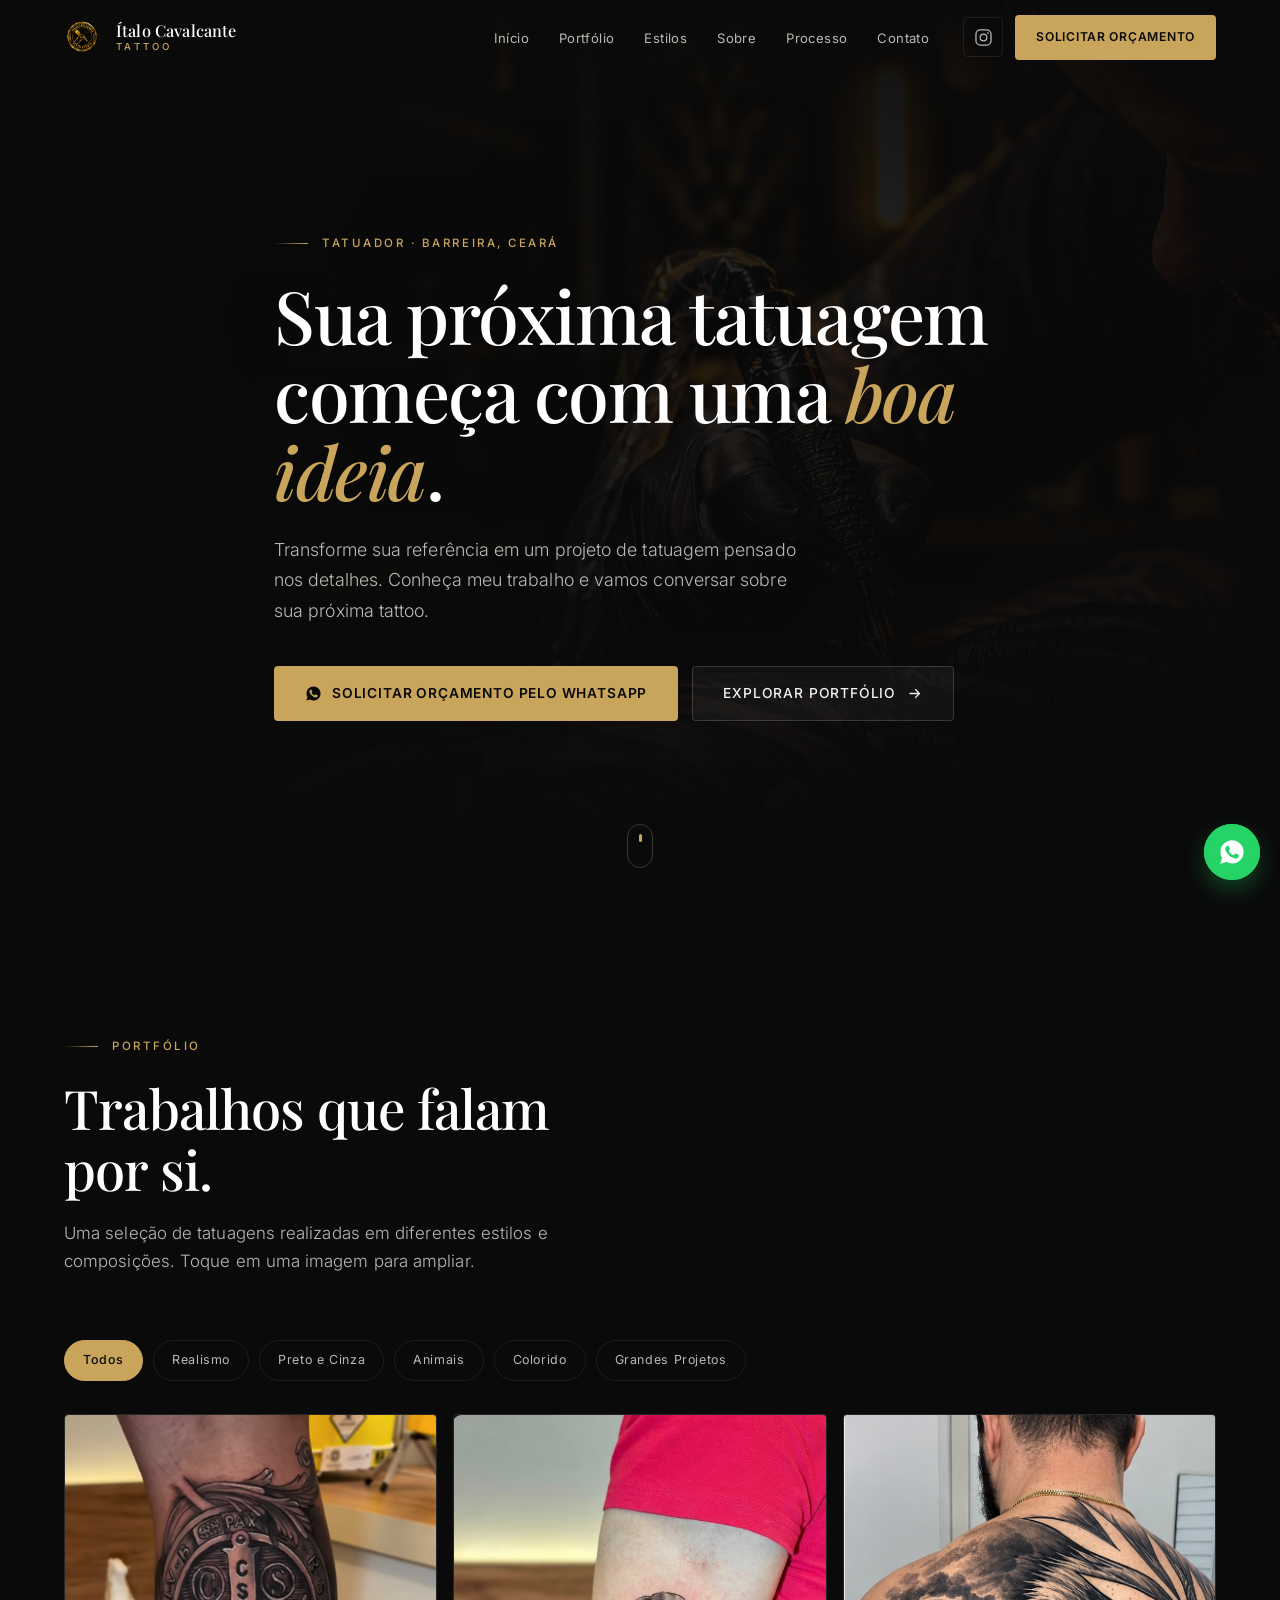
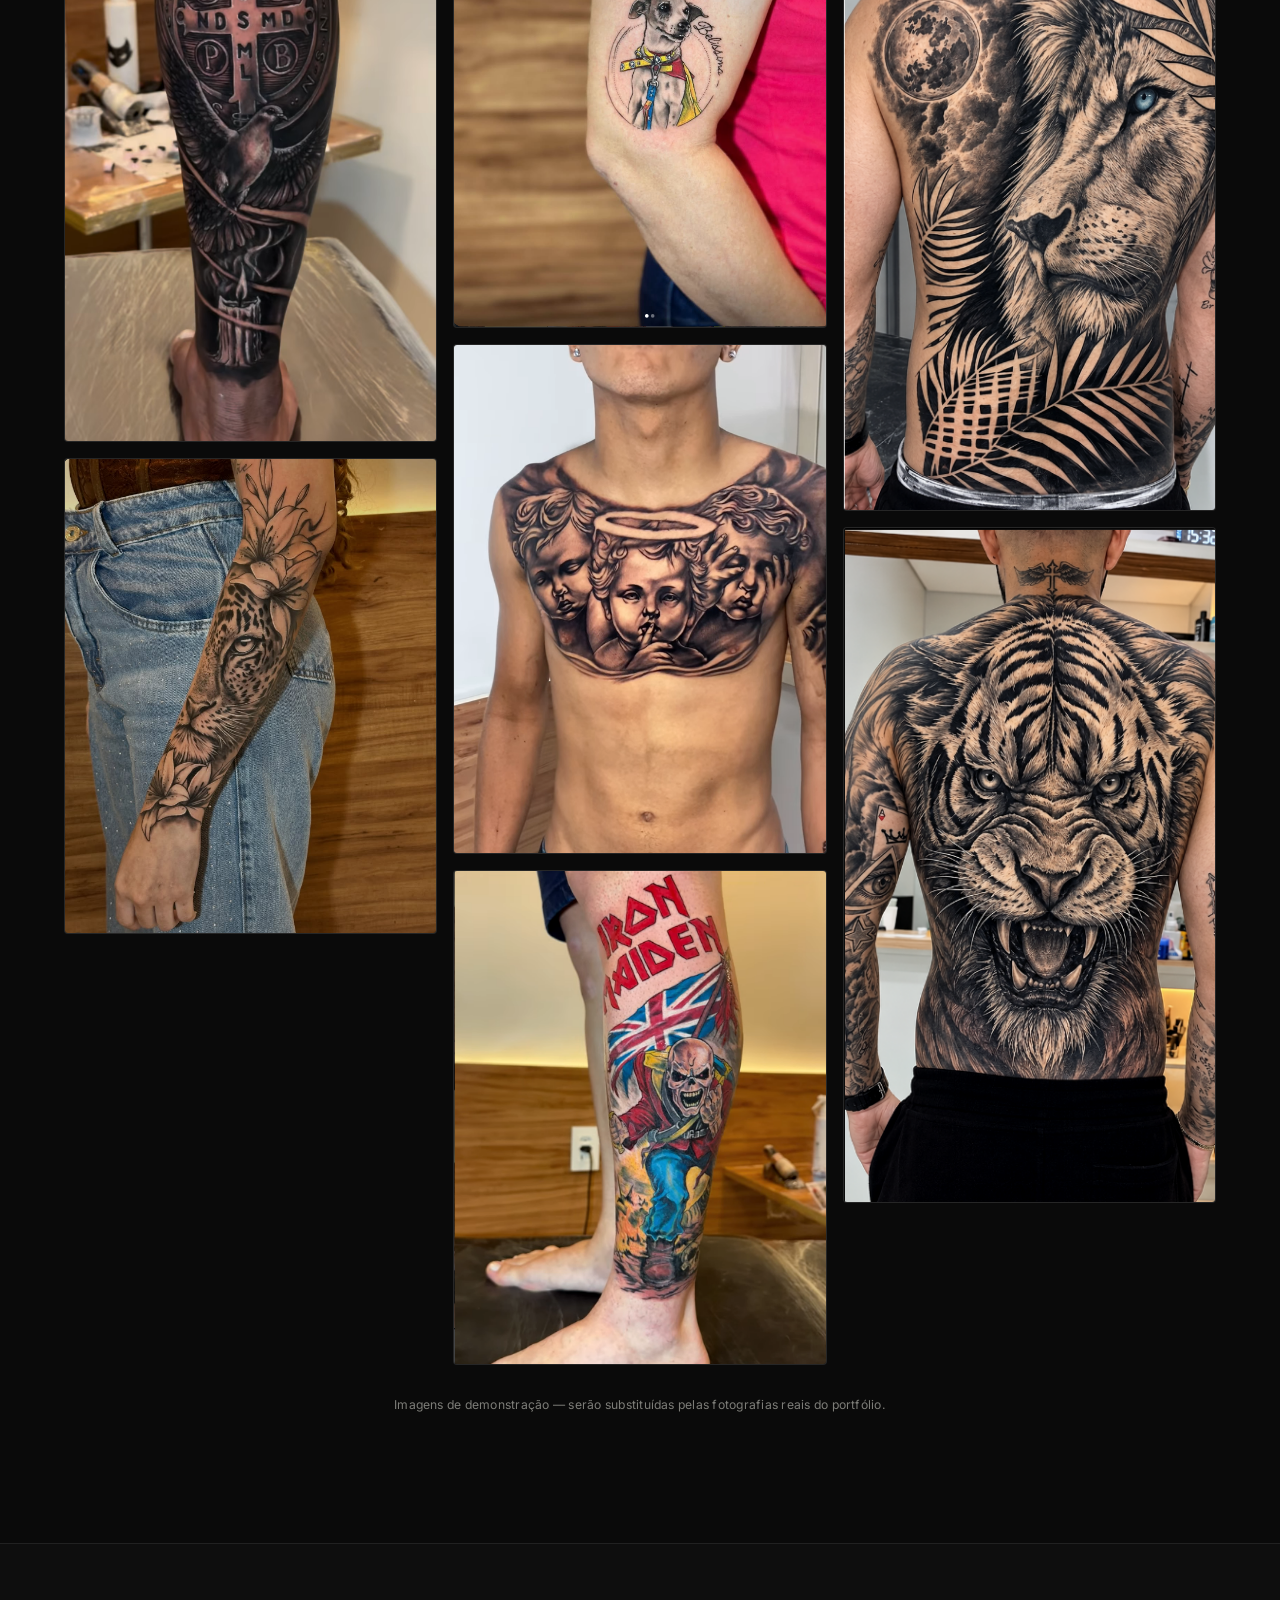
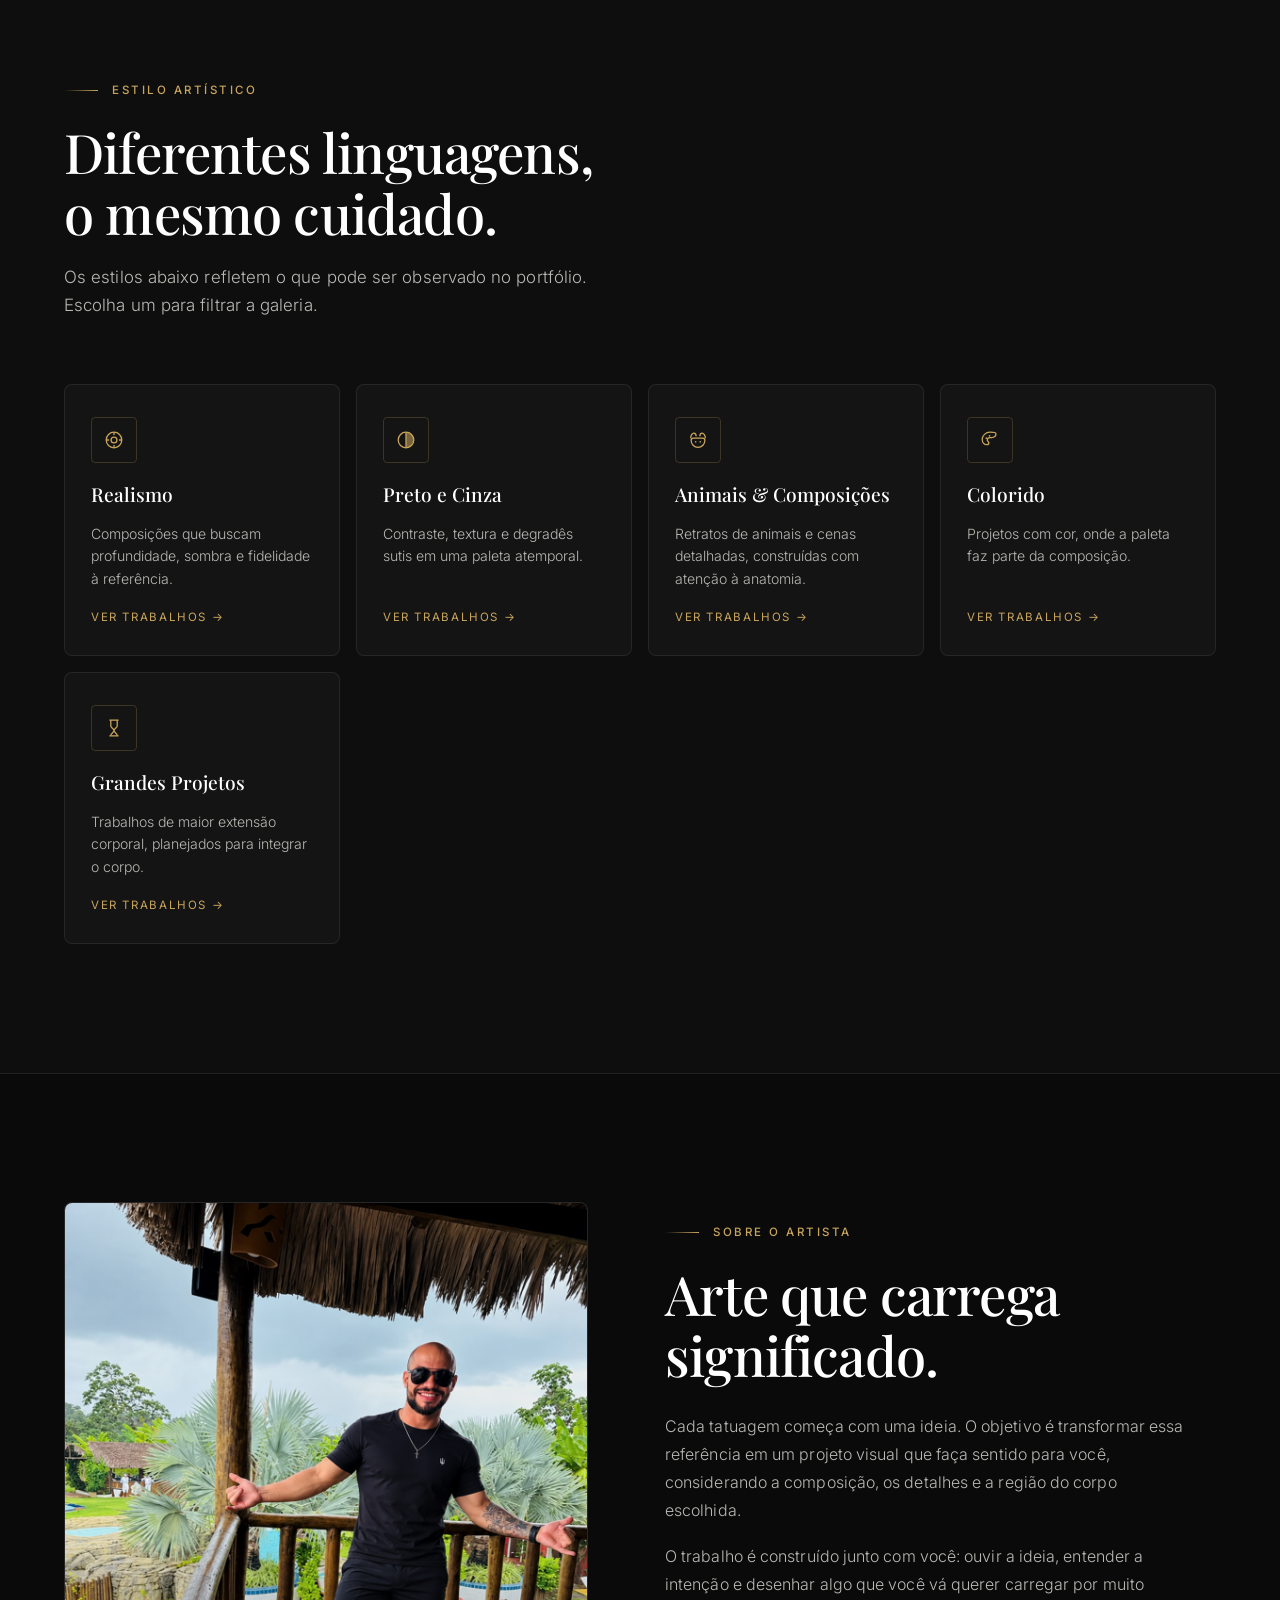
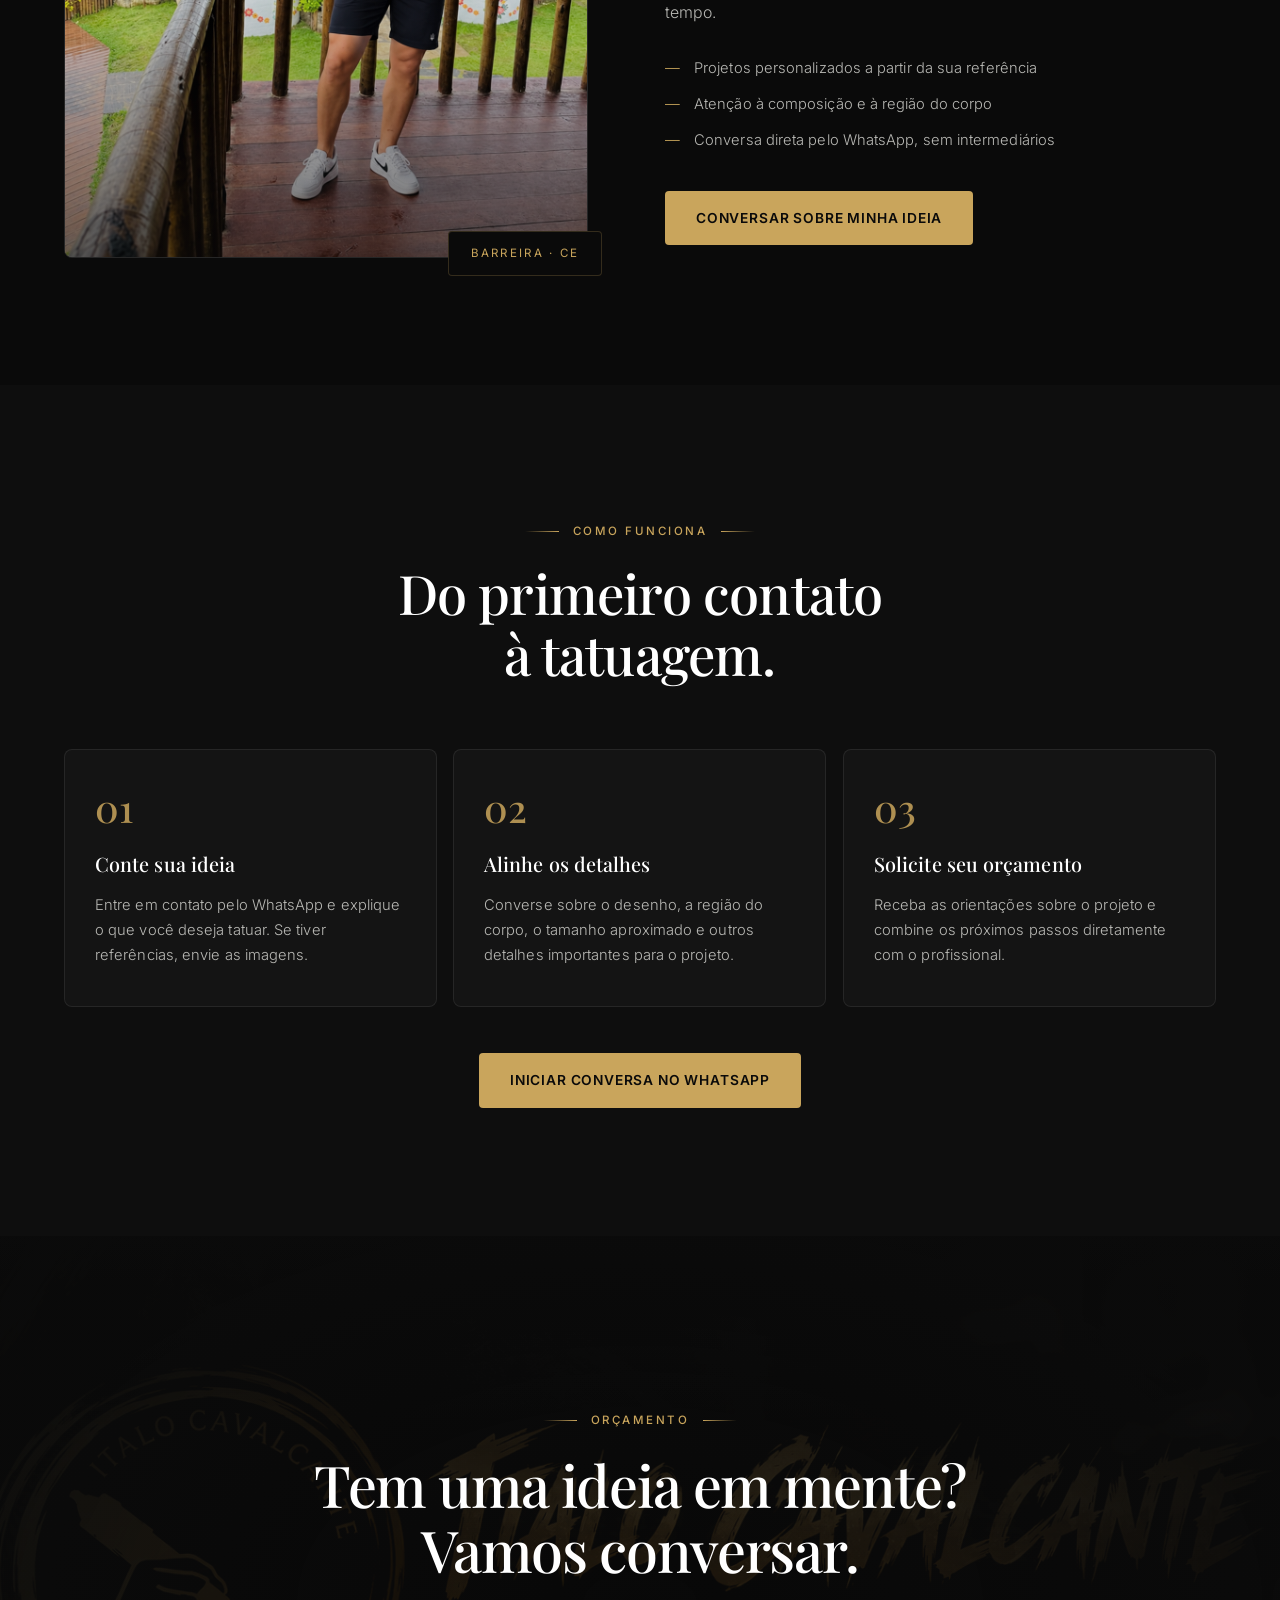
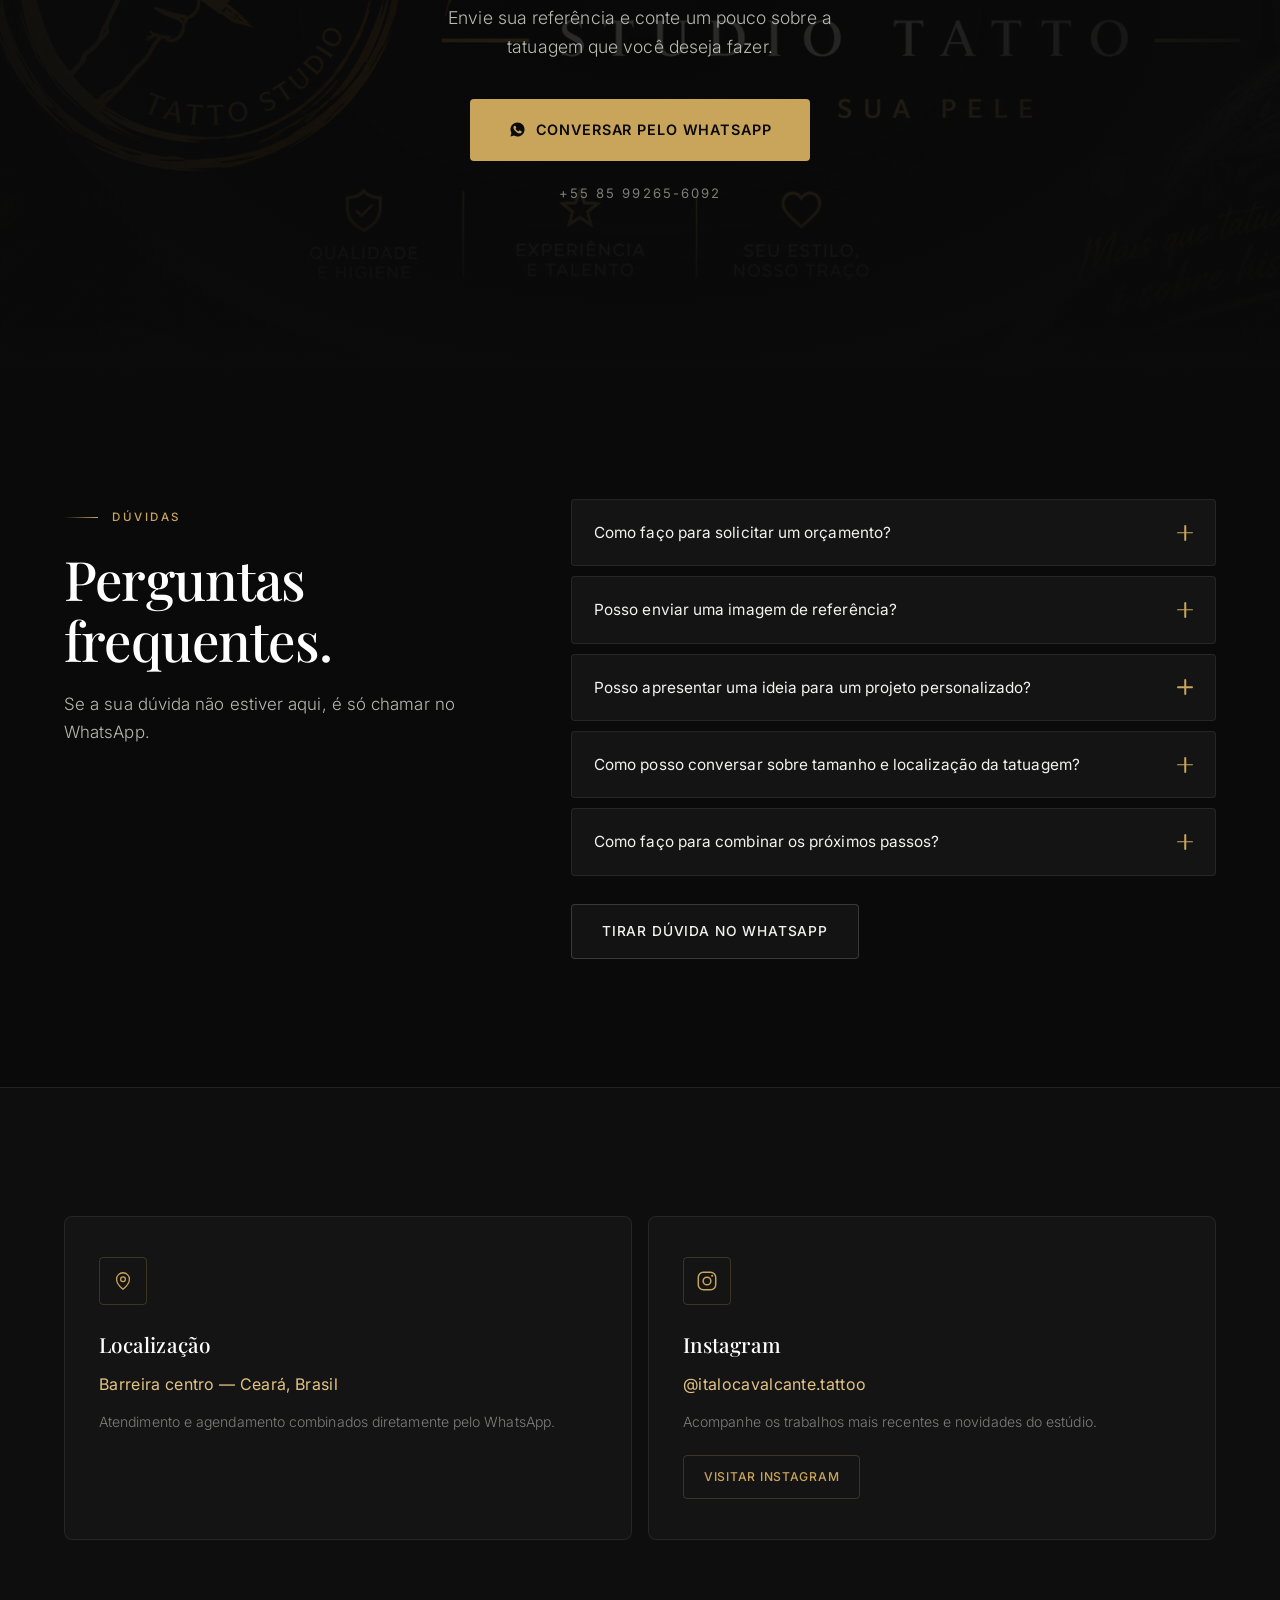
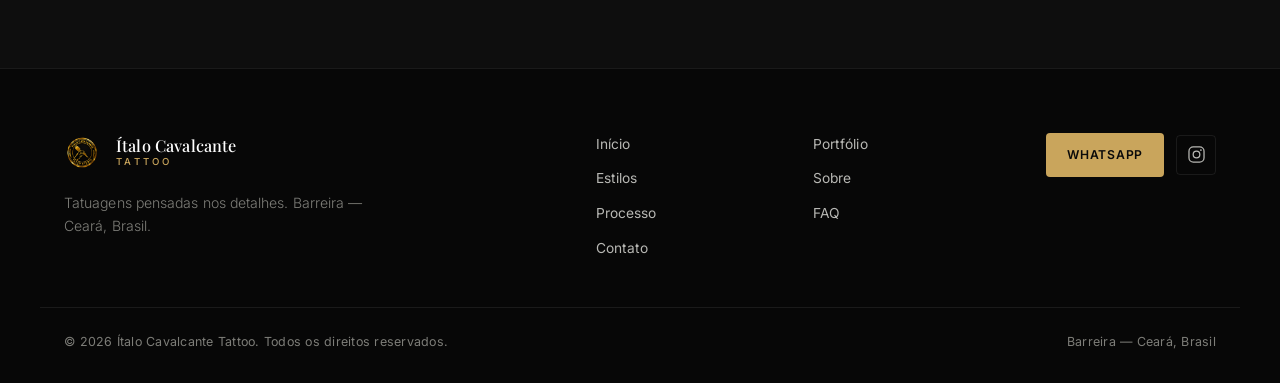
==== index.html @ 4f94fd53 "Initial commit" ====
<!DOCTYPE html>
<html lang="pt-BR">
<head>
  <meta charset="UTF-8" />
  <meta name="viewport" content="width=device-width, initial-scale=1.0" />
  <meta name="theme-color" content="#0a0a0a" />

  <title>Ítalo Cavalcante Tattoo | Tatuador em Barreira, Ceará</title>
  <meta
    name="description"
    content="Ítalo Cavalcante é tatuador em Barreira, Ceará. Conheça o portfólio com trabalhos em realismo, preto e cinza, colorido, animais e grandes projetos. Solicite seu orçamento pelo WhatsApp."
  />
  <meta name="author" content="Ítalo Cavalcante" />
  <link rel="canonical" href="https://italocavalcante.tattoo/" />

  <!-- Open Graph -->
  <meta property="og:type" content="website" />
  <meta property="og:locale" content="pt_BR" />
  <meta property="og:title" content="Ítalo Cavalcante Tattoo | Tatuador em Barreira, Ceará" />
  <meta
    property="og:description"
    content="Transforme sua referência em um projeto de tatuagem pensado nos detalhes. Conheça o portfólio e fale diretamente pelo WhatsApp."
  />
  <meta property="og:url" content="https://italocavalcante.tattoo/" />
  <meta property="og:site_name" content="Ítalo Cavalcante Tattoo" />

  <!-- Twitter -->
  <meta name="twitter:card" content="summary_large_image" />
  <meta name="twitter:title" content="Ítalo Cavalcante Tattoo | Tatuador em Barreira, Ceará" />
  <meta
    name="twitter:description"
    content="Portfólio de tatuagens e contato direto pelo WhatsApp."
  />

  <link rel="icon" href="fotos/icon.jpg" type="image/jpeg" />

  <!-- Fontes -->
  <link rel="preconnect" href="https://fonts.googleapis.com" />
  <link rel="preconnect" href="https://fonts.gstatic.com" crossorigin />
  <link
    href="https://fonts.googleapis.com/css2?family=Playfair+Display:wght@400;500;600;700&family=Inter:wght@300;400;500;600&display=swap"
    rel="stylesheet"
  />

  <link rel="stylesheet" href="style.css" />

  <!-- SEO local estruturado (apenas dados confirmados) -->
  <script type="application/ld+json">
    {
      "@context": "https://schema.org",
      "@type": "LocalBusiness",
      "name": "Ítalo Cavalcante Tattoo",
      "description": "Tatuador profissional em Barreira, Ceará.",
      "areaServed": "Barreira, Ceará, Brasil",
      "address": {
        "@type": "PostalAddress",
        "addressLocality": "Barreira",
        "addressRegion": "CE",
        "addressCountry": "BR"
      },
      "sameAs": ["https://www.instagram.com/italocavalcante.tattoo/"],
      "telephone": "+5585992656092"
    }
  </script>
</head>

<body>
  <a class="skip-link" href="#inicio">Pular para o conteúdo</a>

  <!-- ============================================================
       SEÇÃO 1 — CABEÇALHO
  ============================================================= -->
  <header class="header" id="header">
    <div class="container header__inner">
      <a href="#inicio" class="brand" aria-label="Ítalo Cavalcante Tattoo — início">
        <img src="fotos/icon.ico" alt="Ítalo Cavalcante Tattoo" class="brand__logo" />
        <span class="brand__text">
          <span class="brand__name">Ítalo Cavalcante</span>
          <span class="brand__sub">Tattoo</span>
        </span>
      </a>

      <nav class="nav" id="nav" aria-label="Navegação principal">
        <ul class="nav__list">
          <li><a class="nav__link" href="#inicio">Início</a></li>
          <li><a class="nav__link" href="#portfolio">Portfólio</a></li>
          <li><a class="nav__link" href="#estilos">Estilos</a></li>
          <li><a class="nav__link" href="#sobre">Sobre</a></li>
          <li><a class="nav__link" href="#processo">Processo</a></li>
          <li><a class="nav__link" href="#contato">Contato</a></li>
        </ul>

        <div class="nav__actions">
          <a
            class="icon-btn"
            href="https://www.instagram.com/italocavalcante.tattoo/"
            target="_blank"
            rel="noopener noreferrer"
            aria-label="Instagram de Ítalo Cavalcante"
          >
            <svg viewBox="0 0 24 24" fill="none" stroke="currentColor" stroke-width="1.6" aria-hidden="true">
              <rect x="2.5" y="2.5" width="19" height="19" rx="5.5" />
              <circle cx="12" cy="12" r="4.2" />
              <circle cx="17.6" cy="6.4" r="1.1" fill="currentColor" stroke="none" />
            </svg>
          </a>

          <a
            class="btn btn--gold btn--sm"
            href="https://wa.me/5585992656092?text=Ol%C3%A1%2C%20%C3%8Dtalo!%20Gostaria%20de%20solicitar%20um%20or%C3%A7amento%20para%20uma%20tatuagem."
            target="_blank"
            rel="noopener noreferrer"
          >
            Solicitar orçamento
          </a>
        </div>
      </nav>

      <button class="menu-btn" id="menuBtn" aria-label="Abrir menu" aria-expanded="false" aria-controls="nav">
        <span></span><span></span><span></span>
      </button>
    </div>
  </header>

  <main>
    <!-- ============================================================
         SEÇÃO 2 — HERO
    ============================================================= -->
    <section class="hero" id="inicio">
      <div class="hero__media" aria-hidden="true">
        <!-- IMAGEM PROVISÓRIA — substituir por foto real do portfólio -->
        <img
          class="hero__img"
          src="fotos/hero.jpg"
          alt=""
          data-fallback
        />
        <div class="hero__overlay"></div>
      </div>

      <div class="container hero__content">
        <p class="eyebrow reveal">
          <span class="eyebrow__line"></span>
          Tatuador · Barreira, Ceará
        </p>

        <h1 class="hero__title reveal">
          Sua próxima tatuagem<br />
          começa com uma <em>boa ideia</em>.
        </h1>

        <p class="hero__text reveal">
          Transforme sua referência em um projeto de tatuagem pensado nos detalhes.
          Conheça meu trabalho e vamos conversar sobre sua próxima tattoo.
        </p>

        <div class="hero__actions reveal">
          <a
            class="btn btn--gold"
            href="https://wa.me/5585992656092?text=Ol%C3%A1%2C%20%C3%8Dtalo!%20Conheci%20seu%20site%20e%20gostaria%20de%20solicitar%20um%20or%C3%A7amento%20para%20uma%20tatuagem.%20Posso%20enviar%20minha%20ideia%20e%20algumas%20refer%C3%AAncias%3F"
            target="_blank"
            rel="noopener noreferrer"
          >
            <svg class="ico" viewBox="0 0 24 24" fill="currentColor" aria-hidden="true">
              <path d="M12.04 2C6.58 2 2.13 6.45 2.13 11.91c0 1.75.46 3.46 1.32 4.96L2 22l5.25-1.38a9.9 9.9 0 0 0 4.79 1.22h.01c5.46 0 9.91-4.45 9.91-9.91S17.5 2 12.04 2Zm5.8 14.16c-.24.68-1.4 1.3-1.94 1.38-.5.07-1.13.1-1.82-.11-.42-.13-.96-.31-1.65-.61-2.9-1.25-4.8-4.17-4.94-4.36-.15-.19-1.19-1.58-1.19-3.02 0-1.43.75-2.14 1.02-2.43.26-.29.57-.36.76-.36l.55.01c.18.01.41-.06.64.49.24.56.8 1.95.87 2.09.07.14.12.31.02.5-.09.19-.14.31-.28.48l-.42.49c-.14.14-.28.29-.12.57.16.28.72 1.19 1.55 1.93 1.06.95 1.96 1.24 2.24 1.38.28.14.44.12.61-.07.16-.19.7-.81.88-1.09.19-.28.37-.23.63-.14.26.1 1.65.78 1.93.92.28.14.47.21.54.33.07.12.07.68-.17 1.36Z"/>
            </svg>
            Solicitar orçamento pelo WhatsApp
          </a>

          <a class="btn btn--ghost" href="#portfolio">
            Explorar portfólio
            <svg class="ico" viewBox="0 0 24 24" fill="none" stroke="currentColor" stroke-width="1.8" aria-hidden="true">
              <path d="M5 12h14M13 6l6 6-6 6" />
            </svg>
          </a>
        </div>
      </div>

      <a class="hero__scroll" href="#portfolio" aria-label="Ir para o portfólio">
        <span></span>
      </a>
    </section>

    <!-- ============================================================
         SEÇÃO 3 — PORTFÓLIO
    ============================================================= -->
    <section class="section portfolio" id="portfolio">
      <div class="container">
        <header class="section__head reveal">
          <p class="eyebrow"><span class="eyebrow__line"></span>Portfólio</p>
          <h2 class="section__title">Trabalhos que falam<br />por si.</h2>
          <p class="section__lead">
            Uma seleção de tatuagens realizadas em diferentes estilos e composições.
            Toque em uma imagem para ampliar.
          </p>
        </header>

        <!-- Filtros -->
        <div class="filters reveal" role="tablist" aria-label="Filtrar portfólio por estilo">
          <button class="chip is-active" data-filter="all" role="tab" aria-selected="true">Todos</button>
          <button class="chip" data-filter="realismo" role="tab" aria-selected="false">Realismo</button>
          <button class="chip" data-filter="preto-cinza" role="tab" aria-selected="false">Preto e Cinza</button>
          <button class="chip" data-filter="animais" role="tab" aria-selected="false">Animais</button>
          <button class="chip" data-filter="colorido" role="tab" aria-selected="false">Colorido</button>
          <button class="chip" data-filter="amplos" role="tab" aria-selected="false">Grandes Projetos</button>
        </div>

        <!-- Galeria (renderizada via script.js) -->
        <div class="gallery" id="gallery" aria-live="polite"></div>

        <p class="gallery__note">
          Imagens de demonstração — serão substituídas pelas fotografias reais do portfólio.
        </p>
      </div>
    </section>

    <!-- ============================================================
         SEÇÃO 4 — ESTILO ARTÍSTICO
    ============================================================= -->
    <section class="section styles" id="estilos">
      <div class="container">
        <header class="section__head reveal">
          <p class="eyebrow"><span class="eyebrow__line"></span>Estilo Artístico</p>
          <h2 class="section__title">Diferentes linguagens,<br />o mesmo cuidado.</h2>
          <p class="section__lead">
            Os estilos abaixo refletem o que pode ser observado no portfólio.
            Escolha um para filtrar a galeria.
          </p>
        </header>

        <div class="style-grid">
          <button class="style-card reveal" data-goto-filter="realismo">
            <span class="style-card__icon" aria-hidden="true">
              <svg viewBox="0 0 24 24" fill="none" stroke="currentColor" stroke-width="1.4">
                <circle cx="12" cy="12" r="8.5" />
                <circle cx="12" cy="12" r="3.2" />
                <path d="M12 3.5v3M12 17.5v3M3.5 12h3M17.5 12h3" />
              </svg>
            </span>
            <h3 class="style-card__title">Realismo</h3>
            <p class="style-card__text">
              Composições que buscam profundidade, sombra e fidelidade à referência.
            </p>
            <span class="style-card__cta">Ver trabalhos <span aria-hidden="true">→</span></span>
          </button>

          <button class="style-card reveal" data-goto-filter="preto-cinza">
            <span class="style-card__icon" aria-hidden="true">
              <svg viewBox="0 0 24 24" fill="none" stroke="currentColor" stroke-width="1.4">
                <path d="M12 3.5a8.5 8.5 0 1 0 0 17 8.5 8.5 0 0 0 0-17Z" />
                <path d="M12 3.5v17" />
                <path d="M12 3.5a8.5 8.5 0 0 1 0 17Z" fill="currentColor" stroke="none" opacity=".55" />
              </svg>
            </span>
            <h3 class="style-card__title">Preto e Cinza</h3>
            <p class="style-card__text">
              Contraste, textura e degradês sutis em uma paleta atemporal.
            </p>
            <span class="style-card__cta">Ver trabalhos <span aria-hidden="true">→</span></span>
          </button>

          <button class="style-card reveal" data-goto-filter="animais">
            <span class="style-card__icon" aria-hidden="true">
              <svg viewBox="0 0 24 24" fill="none" stroke="currentColor" stroke-width="1.4">
                <path d="M4 10c0-3 1.8-5.5 3.5-5.5S10 6 10 8M20 10c0-3-1.8-5.5-3.5-5.5S14 6 14 8" />
                <path d="M12 20c4.4 0 7.5-3.4 7.5-7.6 0-1.6-1.1-2.4-2.5-2.4h-10C5.6 10 4.5 10.8 4.5 12.4 4.5 16.6 7.6 20 12 20Z" />
                <circle cx="9.5" cy="14" r=".9" fill="currentColor" stroke="none" />
                <circle cx="14.5" cy="14" r=".9" fill="currentColor" stroke="none" />
              </svg>
            </span>
            <h3 class="style-card__title">Animais &amp; Composições</h3>
            <p class="style-card__text">
              Retratos de animais e cenas detalhadas, construídas com atenção à anatomia.
            </p>
            <span class="style-card__cta">Ver trabalhos <span aria-hidden="true">→</span></span>
          </button>

          <button class="style-card reveal" data-goto-filter="colorido">
            <span class="style-card__icon" aria-hidden="true">
              <svg viewBox="0 0 24 24" fill="none" stroke="currentColor" stroke-width="1.4">
                <path d="M12 3.5c-4.7 0-8.5 3.6-8.5 8 0 3.4 2.4 5.6 5 5.6 1.6 0 2.3-.9 2.3-1.9 0-1.6-1.8-1.7-1.8-3.3 0-1.5 1.3-2.6 3-2.6h1.7c2.6 0 4.8-1.6 4.8-4.1 0-1-2.4-1.7-6.5-1.7Z" />
                <circle cx="8" cy="10" r=".9" fill="currentColor" stroke="none" />
                <circle cx="11.5" cy="7.5" r=".9" fill="currentColor" stroke="none" />
              </svg>
            </span>
            <h3 class="style-card__title">Colorido</h3>
            <p class="style-card__text">
              Projetos com cor, onde a paleta faz parte da composição.
            </p>
            <span class="style-card__cta">Ver trabalhos <span aria-hidden="true">→</span></span>
          </button>

          <button class="style-card reveal" data-goto-filter="amplos">
            <span class="style-card__icon" aria-hidden="true">
              <svg viewBox="0 0 24 24" fill="none" stroke="currentColor" stroke-width="1.4">
                <path d="M7 3.5h10M7 20.5h10" />
                <path d="M8.5 3.5v6.2c0 2 3.5 3.1 3.5 5.1s-3.5 3.1-3.5 5.1v.6M15.5 3.5v6.2c0 2-3.5 3.1-3.5 5.1s3.5 3.1 3.5 5.1v.6" />
              </svg>
            </span>
            <h3 class="style-card__title">Grandes Projetos</h3>
            <p class="style-card__text">
              Trabalhos de maior extensão corporal, planejados para integrar o corpo.
            </p>
            <span class="style-card__cta">Ver trabalhos <span aria-hidden="true">→</span></span>
          </button>
        </div>
      </div>
    </section>

    <!-- ============================================================
         SEÇÃO 5 — SOBRE O ARTISTA
    ============================================================= -->
    <section class="section about" id="sobre">
      <div class="container about__grid">
        <div class="about__media reveal">
          <div class="about__frame">
            <!-- IMAGEM PROVISÓRIA — substituir por foto real do artista ou composição de portfólio -->
            <img
              src="fotos/italo.jpg"
              alt="Tatuador Profissional Ítalo Cavalcante"
              loading="lazy"
              data-fallback
            />
          </div>
          <span class="about__badge">Barreira · CE</span>
        </div>

        <div class="about__content reveal">
          <p class="eyebrow"><span class="eyebrow__line"></span>Sobre o artista</p>
          <h2 class="section__title">Arte que carrega<br />significado.</h2>

          <p class="about__text">
            Cada tatuagem começa com uma ideia. O objetivo é transformar essa referência
            em um projeto visual que faça sentido para você, considerando a composição,
            os detalhes e a região do corpo escolhida.
          </p>

          <p class="about__text">
            O trabalho é construído junto com você: ouvir a ideia, entender a intenção
            e desenhar algo que você vá querer carregar por muito tempo.
          </p>

          <ul class="about__list">
            <li><span aria-hidden="true">—</span> Projetos personalizados a partir da sua referência</li>
            <li><span aria-hidden="true">—</span> Atenção à composição e à região do corpo</li>
            <li><span aria-hidden="true">—</span> Conversa direta pelo WhatsApp, sem intermediários</li>
          </ul>

          <a
            class="btn btn--gold"
            href="https://wa.me/5585992656092?text=Ol%C3%A1%2C%20%C3%8Dtalo!%20Tenho%20uma%20ideia%20de%20tatuagem%20e%20gostaria%20de%20conversar%20sobre%20o%20projeto."
            target="_blank"
            rel="noopener noreferrer"
          >
            Conversar sobre minha ideia
          </a>
        </div>
      </div>
    </section>

    <!-- ============================================================
         SEÇÃO 6 — COMO FUNCIONA
    ============================================================= -->
    <section class="section process" id="processo">
      <div class="container">
        <header class="section__head section__head--center reveal">
          <p class="eyebrow eyebrow--center"><span class="eyebrow__line"></span>Como funciona<span class="eyebrow__line"></span></p>
          <h2 class="section__title">Do primeiro contato<br />à tatuagem.</h2>
        </header>

        <div class="process__grid">
          <article class="step reveal">
            <span class="step__num">01</span>
            <h3 class="step__title">Conte sua ideia</h3>
            <p class="step__text">
              Entre em contato pelo WhatsApp e explique o que você deseja tatuar.
              Se tiver referências, envie as imagens.
            </p>
          </article>

          <article class="step reveal">
            <span class="step__num">02</span>
            <h3 class="step__title">Alinhe os detalhes</h3>
            <p class="step__text">
              Converse sobre o desenho, a região do corpo, o tamanho aproximado e
              outros detalhes importantes para o projeto.
            </p>
          </article>

          <article class="step reveal">
            <span class="step__num">03</span>
            <h3 class="step__title">Solicite seu orçamento</h3>
            <p class="step__text">
              Receba as orientações sobre o projeto e combine os próximos passos
              diretamente com o profissional.
            </p>
          </article>
        </div>

        <div class="process__cta reveal">
          <a
            class="btn btn--gold"
            href="https://wa.me/5585992656092?text=Ol%C3%A1%2C%20%C3%8Dtalo!%20Gostaria%20de%20solicitar%20um%20or%C3%A7amento%20para%20uma%20tatuagem."
            target="_blank"
            rel="noopener noreferrer"
          >
            Iniciar conversa no WhatsApp
          </a>
        </div>
      </div>
    </section>

    <!-- ============================================================
         SEÇÃO 7 — CHAMADA PARA ORÇAMENTO
    ============================================================= -->
    <section class="cta" id="contato">
      <div class="cta__media" aria-hidden="true">
        <!-- IMAGEM PROVISÓRIA -->
        <img
          src="fotos/Banner de Tatuagem Preto e Dourado.jpg"
          alt=""
          loading="lazy"
          data-fallback
        />
        <div class="cta__overlay"></div>
      </div>

      <div class="container cta__content reveal">
        <p class="eyebrow eyebrow--center"><span class="eyebrow__line"></span>Orçamento<span class="eyebrow__line"></span></p>
        <h2 class="cta__title">Tem uma ideia em mente?<br />Vamos conversar.</h2>
        <p class="cta__text">
          Envie sua referência e conte um pouco sobre a tatuagem que você deseja fazer.
        </p>

        <a
          class="btn btn--gold btn--lg"
          href="https://wa.me/5585992656092?text=Ol%C3%A1%2C%20%C3%8Dtalo!%20Conheci%20seu%20site%20e%20gostaria%20de%20solicitar%20um%20or%C3%A7amento%20para%20uma%20tatuagem.%20Posso%20enviar%20minha%20ideia%20e%20algumas%20refer%C3%AAncias%3F"
          target="_blank"
          rel="noopener noreferrer"
        >
          <svg class="ico" viewBox="0 0 24 24" fill="currentColor" aria-hidden="true">
            <path d="M12.04 2C6.58 2 2.13 6.45 2.13 11.91c0 1.75.46 3.46 1.32 4.96L2 22l5.25-1.38a9.9 9.9 0 0 0 4.79 1.22h.01c5.46 0 9.91-4.45 9.91-9.91S17.5 2 12.04 2Zm5.8 14.16c-.24.68-1.4 1.3-1.94 1.38-.5.07-1.13.1-1.82-.11-.42-.13-.96-.31-1.65-.61-2.9-1.25-4.8-4.17-4.94-4.36-.15-.19-1.19-1.58-1.19-3.02 0-1.43.75-2.14 1.02-2.43.26-.29.57-.36.76-.36l.55.01c.18.01.41-.06.64.49.24.56.8 1.95.87 2.09.07.14.12.31.02.5-.09.19-.14.31-.28.48l-.42.49c-.14.14-.28.29-.12.57.16.28.72 1.19 1.55 1.93 1.06.95 1.96 1.24 2.24 1.38.28.14.44.12.61-.07.16-.19.7-.81.88-1.09.19-.28.37-.23.63-.14.26.1 1.65.78 1.93.92.28.14.47.21.54.33.07.12.07.68-.17 1.36Z"/>
          </svg>
          Conversar pelo WhatsApp
        </a>

        <p class="cta__phone">+55 85 99265-6092</p>
      </div>
    </section>

    <!-- ============================================================
         SEÇÃO 8 — PERGUNTAS FREQUENTES
    ============================================================= -->
    <section class="section faq" id="faq">
      <div class="container faq__grid">
        <header class="faq__head reveal">
          <p class="eyebrow"><span class="eyebrow__line"></span>Dúvidas</p>
          <h2 class="section__title">Perguntas<br />frequentes.</h2>
          <p class="section__lead">
            Se a sua dúvida não estiver aqui, é só chamar no WhatsApp.
          </p>
        </header>

        <div class="faq__list reveal">
          <details class="faq__item">
            <summary>
              <span>Como faço para solicitar um orçamento?</span>
              <span class="faq__icon" aria-hidden="true"></span>
            </summary>
            <div class="faq__answer">
              <p>
                O caminho mais rápido é pelo WhatsApp. Clique em qualquer botão de
                orçamento desta página, conte sua ideia e envie suas referências.
              </p>
            </div>
          </details>

          <details class="faq__item">
            <summary>
              <span>Posso enviar uma imagem de referência?</span>
              <span class="faq__icon" aria-hidden="true"></span>
            </summary>
            <div class="faq__answer">
              <p>
                Sim. Referências ajudam muito a entender o que você tem em mente.
                Envie pelo WhatsApp junto com a sua ideia.
              </p>
            </div>
          </details>

          <details class="faq__item">
            <summary>
              <span>Posso apresentar uma ideia para um projeto personalizado?</span>
              <span class="faq__icon" aria-hidden="true"></span>
            </summary>
            <div class="faq__answer">
              <p>
                Sim. Projetos autorais são construídos a partir da sua ideia,
                considerando composição, detalhes e a região do corpo escolhida.
              </p>
            </div>
          </details>

          <details class="faq__item">
            <summary>
              <span>Como posso conversar sobre tamanho e localização da tatuagem?</span>
              <span class="faq__icon" aria-hidden="true"></span>
            </summary>
            <div class="faq__answer">
              <p>
                Esses pontos são alinhados diretamente na conversa pelo WhatsApp,
                antes de qualquer definição do projeto.
              </p>
            </div>
          </details>

          <details class="faq__item">
            <summary>
              <span>Como faço para combinar os próximos passos?</span>
              <span class="faq__icon" aria-hidden="true"></span>
            </summary>
            <div class="faq__answer">
              <p>
                Após o alinhamento da ideia e dos detalhes, os próximos passos são
                combinados diretamente com o profissional pelo WhatsApp.
              </p>
            </div>
          </details>

          <div class="faq__cta">
            <a
              class="btn btn--ghost"
              href="https://wa.me/5585992656092?text=Ol%C3%A1%2C%20%C3%8Dtalo!%20Tenho%20uma%20d%C3%BAvida%20sobre%20uma%20tatuagem."
              target="_blank"
              rel="noopener noreferrer"
            >
              Tirar dúvida no WhatsApp
            </a>
          </div>
        </div>
      </div>
    </section>

    <!-- ============================================================
         SEÇÃO 9 — LOCALIZAÇÃO E INSTAGRAM
    ============================================================= -->
    <section class="section location" id="localizacao">
      <div class="container location__grid">
        <div class="location__card reveal">
          <span class="location__icon" aria-hidden="true">
            <svg viewBox="0 0 24 24" fill="none" stroke="currentColor" stroke-width="1.4">
              <path d="M12 21s7-5.7 7-11a7 7 0 1 0-14 0c0 5.3 7 11 7 11Z" />
              <circle cx="12" cy="10" r="2.6" />
            </svg>
          </span>
          <h3 class="location__title">Localização</h3>
          <p class="location__text">Barreira centro — Ceará, Brasil</p>
          <p class="location__hint">
            Atendimento e agendamento combinados diretamente pelo WhatsApp.
          </p>
        </div>

        <div class="location__card reveal">
          <span class="location__icon" aria-hidden="true">
            <svg viewBox="0 0 24 24" fill="none" stroke="currentColor" stroke-width="1.6">
              <rect x="2.5" y="2.5" width="19" height="19" rx="5.5" />
              <circle cx="12" cy="12" r="4.2" />
              <circle cx="17.6" cy="6.4" r="1.1" fill="currentColor" stroke="none" />
            </svg>
          </span>
          <h3 class="location__title">Instagram</h3>
          <p class="location__text">@italocavalcante.tattoo</p>
          <p class="location__hint">
            Acompanhe os trabalhos mais recentes e novidades do estúdio.
          </p>
          <a
            class="btn btn--outline btn--sm"
            href="https://www.instagram.com/italocavalcante.tattoo/"
            target="_blank"
            rel="noopener noreferrer"
          >
            Visitar Instagram
          </a>
        </div>
      </div>
    </section>
  </main>

  <!-- ============================================================
       SEÇÃO 10 — RODAPÉ
  ============================================================= -->
  <footer class="footer">
    <div class="container footer__inner">
      <div class="footer__brand">
        <a href="#inicio" class="brand brand--footer" aria-label="Ítalo Cavalcante Tattoo — início">
          <img src="fotos/icon.ico" alt="Ítalo Cavalcante Tattoo" class="brand__logo" />
          <span class="brand__text">
            <span class="brand__name">Ítalo Cavalcante</span>
            <span class="brand__sub">Tattoo</span>
          </span>
        </a>
        <p class="footer__tagline">
          Tatuagens pensadas nos detalhes. Barreira — Ceará, Brasil.
        </p>
      </div>

      <nav class="footer__nav" aria-label="Navegação do rodapé">
        <a href="#inicio">Início</a>
        <a href="#portfolio">Portfólio</a>
        <a href="#estilos">Estilos</a>
        <a href="#sobre">Sobre</a>
        <a href="#processo">Processo</a>
        <a href="#faq">FAQ</a>
        <a href="#contato">Contato</a>
      </nav>

      <div class="footer__actions">
        <a
          class="btn btn--gold btn--sm"
          href="https://wa.me/5585992656092?text=Ol%C3%A1%2C%20%C3%8Dtalo!%20Gostaria%20de%20solicitar%20um%20or%C3%A7amento%20para%20uma%20tatuagem."
          target="_blank"
          rel="noopener noreferrer"
        >
          WhatsApp
        </a>
        <a
          class="icon-btn"
          href="https://www.instagram.com/italocavalcante.tattoo/"
          target="_blank"
          rel="noopener noreferrer"
          aria-label="Instagram de Ítalo Cavalcante"
        >
          <svg viewBox="0 0 24 24" fill="none" stroke="currentColor" stroke-width="1.6" aria-hidden="true">
            <rect x="2.5" y="2.5" width="19" height="19" rx="5.5" />
            <circle cx="12" cy="12" r="4.2" />
            <circle cx="17.6" cy="6.4" r="1.1" fill="currentColor" stroke="none" />
          </svg>
        </a>
      </div>
    </div>

    <div class="container footer__bottom">
      <p>© <span id="year">2025</span> Ítalo Cavalcante Tattoo. Todos os direitos reservados.</p>
      <p class="footer__credit">Barreira — Ceará, Brasil</p>
    </div>
  </footer>

  <!-- Botão flutuante de WhatsApp -->
  <a
    class="wa-float"
    href="https://wa.me/5585992656092?text=Ol%C3%A1%2C%20%C3%8Dtalo!%20Conheci%20seu%20site%20e%20gostaria%20de%20solicitar%20um%20or%C3%A7amento%20para%20uma%20tatuagem.%20Posso%20enviar%20minha%20ideia%20e%20algumas%20refer%C3%AAncias%3F"
    target="_blank"
    rel="noopener noreferrer"
    aria-label="Falar com Ítalo Cavalcante pelo WhatsApp"
  >
    <svg viewBox="0 0 24 24" fill="currentColor" aria-hidden="true">
      <path d="M12.04 2C6.58 2 2.13 6.45 2.13 11.91c0 1.75.46 3.46 1.32 4.96L2 22l5.25-1.38a9.9 9.9 0 0 0 4.79 1.22h.01c5.46 0 9.91-4.45 9.91-9.91S17.5 2 12.04 2Zm5.8 14.16c-.24.68-1.4 1.3-1.94 1.38-.5.07-1.13.1-1.82-.11-.42-.13-.96-.31-1.65-.61-2.9-1.25-4.8-4.17-4.94-4.36-.15-.19-1.19-1.58-1.19-3.02 0-1.43.75-2.14 1.02-2.43.26-.29.57-.36.76-.36l.55.01c.18.01.41-.06.64.49.24.56.8 1.95.87 2.09.07.14.12.31.02.5-.09.19-.14.31-.28.48l-.42.49c-.14.14-.28.29-.12.57.16.28.72 1.19 1.55 1.93 1.06.95 1.96 1.24 2.24 1.38.28.14.44.12.61-.07.16-.19.7-.81.88-1.09.19-.28.37-.23.63-.14.26.1 1.65.78 1.93.92.28.14.47.21.54.33.07.12.07.68-.17 1.36Z"/>
    </svg>
  </a>

  <!-- Lightbox -->
  <div class="lightbox" id="lightbox" role="dialog" aria-modal="true" aria-label="Visualização ampliada da tatuagem" hidden>
    <button class="lightbox__close" id="lightboxClose" aria-label="Fechar visualização">
      <svg viewBox="0 0 24 24" fill="none" stroke="currentColor" stroke-width="1.8" aria-hidden="true">
        <path d="M6 6l12 12M18 6L6 18" />
      </svg>
    </button>
    <button class="lightbox__nav lightbox__nav--prev" id="lightboxPrev" aria-label="Imagem anterior">
      <svg viewBox="0 0 24 24" fill="none" stroke="currentColor" stroke-width="1.8" aria-hidden="true">
        <path d="M15 5l-7 7 7 7" />
      </svg>
    </button>
    <figure class="lightbox__figure">
      <img id="lightboxImg" src="" alt="" />
      <figcaption id="lightboxCaption"></figcaption>
    </figure>
    <button class="lightbox__nav lightbox__nav--next" id="lightboxNext" aria-label="Próxima imagem">
      <svg viewBox="0 0 24 24" fill="none" stroke="currentColor" stroke-width="1.8" aria-hidden="true">
        <path d="M9 5l7 7-7 7" />
      </svg>
    </button>
  </div>

  <script src="script.js" defer></script>
</body>
</html>
---- style.css ----
/* ============================================================
   ÍTALO CAVALCANTE TATTOO — style.css
   ============================================================ */

/* ---------- 1. Variáveis ---------- */
:root {
  --bg:            #0a0a0a;
  --bg-alt:        #0e0e0e;
  --surface:       #141414;
  --surface-2:     #1a1a1a;
  --border:        rgba(255, 255, 255, 0.08);
  --border-gold:   rgba(201, 165, 92, 0.22);

  --text:          #f2f2f0;
  --text-soft:     #b8b8b4;
  --text-muted:    #7d7d78;

  --gold:          #c9a55c;
  --gold-light:    #e2c384;
  --gold-dim:      rgba(201, 165, 92, 0.12);

  --font-display:  'Playfair Display', Georgia, serif;
  --font-body:     'Inter', -apple-system, BlinkMacSystemFont, 'Segoe UI', sans-serif;

  --container:     1200px;
  --radius:        4px;
  --radius-lg:     8px;

  --ease:          cubic-bezier(0.22, 0.61, 0.36, 1);
  --t-fast:        0.22s var(--ease);
  --t-med:         0.4s var(--ease);

  --header-h:      76px;
}

/* ---------- 2. Reset & base ---------- */
*,
*::before,
*::after { box-sizing: border-box; }

* { margin: 0; padding: 0; }

html {
  scroll-behavior: smooth;
  scroll-padding-top: var(--header-h);
  -webkit-text-size-adjust: 100%;
}

body {
  background: var(--bg);
  color: var(--text);
  font-family: var(--font-body);
  font-size: 16px;
  font-weight: 400;
  line-height: 1.65;
  letter-spacing: 0.005em;
  -webkit-font-smoothing: antialiased;
  -moz-osx-font-smoothing: grayscale;
  overflow-x: hidden;
}

img { display: block; max-width: 100%; height: auto; }
a { color: inherit; text-decoration: none; }
button { font: inherit; color: inherit; background: none; border: none; cursor: pointer; }
ul { list-style: none; }
svg { display: block; }

::selection { background: var(--gold); color: #0a0a0a; }

:focus-visible {
  outline: 2px solid var(--gold);
  outline-offset: 3px;
  border-radius: 2px;
}

.skip-link {
  position: absolute;
  left: -9999px;
  top: 0;
  z-index: 999;
  background: var(--gold);
  color: #0a0a0a;
  padding: 12px 20px;
  font-size: 14px;
  font-weight: 600;
}
.skip-link:focus { left: 12px; top: 12px; }

/* ---------- 3. Layout ---------- */
.container {
  width: 100%;
  max-width: var(--container);
  margin-inline: auto;
  padding-inline: 24px;
}

.section {
  padding: clamp(72px, 10vw, 140px) 0;
  position: relative;
}

.section__head { max-width: 720px; margin-bottom: clamp(40px, 5vw, 64px); }
.section__head--center { margin-inline: auto; text-align: center; }

.section__title {
  font-family: var(--font-display);
  font-weight: 500;
  font-size: clamp(2rem, 4.6vw, 3.4rem);
  line-height: 1.12;
  letter-spacing: -0.015em;
  color: #fff;
}

.section__lead {
  margin-top: 20px;
  color: var(--text-soft);
  font-size: clamp(0.98rem, 1.4vw, 1.06rem);
  font-weight: 300;
  max-width: 560px;
}

/* ---------- 4. Eyebrow ---------- */
.eyebrow {
  display: inline-flex;
  align-items: center;
  gap: 14px;
  font-size: 0.72rem;
  font-weight: 500;
  letter-spacing: 0.22em;
  text-transform: uppercase;
  color: var(--gold);
  margin-bottom: 22px;
}
.eyebrow--center { justify-content: center; }
.eyebrow__line {
  display: block;
  width: 34px;
  height: 1px;
  background: linear-gradient(90deg, transparent, var(--gold));
}
.eyebrow--center .eyebrow__line:last-child {
  background: linear-gradient(90deg, var(--gold), transparent);
}

/* ---------- 5. Botões ---------- */
.btn {
  display: inline-flex;
  align-items: center;
  justify-content: center;
  gap: 10px;
  padding: 15px 30px;
  font-size: 0.86rem;
  font-weight: 500;
  letter-spacing: 0.06em;
  text-transform: uppercase;
  border-radius: var(--radius);
  border: 1px solid transparent;
  transition: background var(--t-fast), color var(--t-fast),
              border-color var(--t-fast), transform var(--t-fast),
              box-shadow var(--t-fast);
  white-space: nowrap;
}
.btn .ico { width: 17px; height: 17px; flex: none; }

.btn--gold {
  background: var(--gold);
  color: #0a0a0a;
  font-weight: 600;
}
.btn--gold:hover {
  background: var(--gold-light);
  transform: translateY(-2px);
  box-shadow: 0 12px 32px -12px rgba(201, 165, 92, 0.55);
}
.btn--gold:active { transform: translateY(0); }

.btn--ghost {
  background: rgba(255, 255, 255, 0.04);
  color: var(--text);
  border-color: rgba(255, 255, 255, 0.16);
  backdrop-filter: blur(8px);
}
.btn--ghost:hover {
  border-color: var(--gold);
  color: var(--gold-light);
  transform: translateY(-2px);
}

.btn--outline {
  background: transparent;
  color: var(--gold);
  border-color: var(--border-gold);
}
.btn--outline:hover {
  background: var(--gold-dim);
  border-color: var(--gold);
}

.btn--sm { padding: 11px 20px; font-size: 0.76rem; }
.btn--lg { padding: 18px 38px; font-size: 0.9rem; }

.icon-btn {
  display: inline-flex;
  align-items: center;
  justify-content: center;
  width: 40px;
  height: 40px;
  border-radius: var(--radius);
  border: 1px solid var(--border);
  color: var(--text-soft);
  transition: color var(--t-fast), border-color var(--t-fast),
              background var(--t-fast), transform var(--t-fast);
}
.icon-btn svg { width: 19px; height: 19px; }
.icon-btn:hover {
  color: var(--gold);
  border-color: var(--border-gold);
  background: var(--gold-dim);
  transform: translateY(-2px);
}

/* ---------- 6. Header ---------- */
.header {
  position: fixed;
  inset: 0 0 auto 0;
  z-index: 100;
  height: var(--header-h);
  display: flex;
  align-items: center;
  transition: background var(--t-med), border-color var(--t-med),
              backdrop-filter var(--t-med);
  border-bottom: 1px solid transparent;
}
.header.is-scrolled {
  background: rgba(10, 10, 10, 0.86);
  backdrop-filter: blur(16px) saturate(140%);
  -webkit-backdrop-filter: blur(16px) saturate(140%);
  border-bottom-color: var(--border);
}

.header__inner {
  display: flex;
  align-items: center;
  justify-content: space-between;
  gap: 24px;
}

/* Brand */
.brand {
  display: inline-flex;
  align-items: center;
  gap: 12px;
  flex: none;
}
.brand__mark {
  display: grid;
  place-items: center;
  width: 40px;
  height: 40px;
  border: 1px solid var(--border-gold);
  border-radius: var(--radius);
  font-family: var(--font-display);
  font-size: 0.98rem;
  font-weight: 600;
  color: var(--gold);
  letter-spacing: 0.02em;
  transition: background var(--t-fast), border-color var(--t-fast);
}
.brand__logo {
  width: 40px;
  height: 40px;
  object-fit: cover; /* Garante que a imagem não seja cortada nem distorcida */
  border-radius: var(--radius); /* Mantém o arredondamento nas bordas, se desejar */
  flex: none;
}
.brand:hover .brand__mark {
  background: var(--gold-dim);
  border-color: var(--gold);
}
.brand__text { display: flex; flex-direction: column; line-height: 1.1; }
.brand__name {
  font-family: var(--font-display);
  font-size: 1.02rem;
  font-weight: 500;
  color: #fff;
  letter-spacing: 0.01em;
}
.brand__sub {
  font-size: 0.6rem;
  font-weight: 500;
  letter-spacing: 0.34em;
  text-transform: uppercase;
  color: var(--gold);
  margin-top: 2px;
}

/* Nav */
.nav {
  display: flex;
  align-items: center;
  gap: 34px;
}
.nav__list {
  display: flex;
  align-items: center;
  gap: 30px;
}
.nav__link {
  position: relative;
  font-size: 0.82rem;
  font-weight: 400;
  letter-spacing: 0.03em;
  color: var(--text-soft);
  padding: 6px 0;
  transition: color var(--t-fast);
}
.nav__link::after {
  content: '';
  position: absolute;
  left: 0;
  bottom: 0;
  width: 0;
  height: 1px;
  background: var(--gold);
  transition: width var(--t-fast);
}
.nav__link:hover { color: #fff; }
.nav__link:hover::after { width: 100%; }

.nav__actions { display: flex; align-items: center; gap: 12px; }

/* Menu mobile */
.menu-btn {
  display: none;
  flex-direction: column;
  justify-content: center;
  gap: 5px;
  width: 42px;
  height: 42px;
  border: 1px solid var(--border);
  border-radius: var(--radius);
  padding: 0 11px;
  transition: border-color var(--t-fast);
}
.menu-btn span {
  display: block;
  height: 1.5px;
  width: 100%;
  background: var(--text);
  border-radius: 2px;
  transition: transform var(--t-fast), opacity var(--t-fast);
}
.menu-btn[aria-expanded="true"] { border-color: var(--border-gold); }
.menu-btn[aria-expanded="true"] span:nth-child(1) { transform: translateY(6.5px) rotate(45deg); }
.menu-btn[aria-expanded="true"] span:nth-child(2) { opacity: 0; }
.menu-btn[aria-expanded="true"] span:nth-child(3) { transform: translateY(-6.5px) rotate(-45deg); }

/* ---------- 7. Hero ---------- */
.hero {
  position: relative;
  min-height: 100svh;
  display: flex;
  align-items: center;
  padding: calc(var(--header-h) + 60px) 0 90px;
  overflow: hidden;
  isolation: isolate;
}

.hero__media {
  position: absolute;
  inset: 0;
  z-index: -1;
  background: #0a0a0a;
}
.hero__img {
  width: 100%;
  height: 100%;
  object-fit: cover;
  object-position: center 35%;
  opacity: 0.55;
  transform: scale(1.04);
  animation: heroZoom 18s var(--ease) forwards;
}
@keyframes heroZoom {
  to { transform: scale(1); }
}

.hero__overlay {
  position: absolute;
  inset: 0;
  background:
    linear-gradient(180deg, rgba(10,10,10,0.92) 0%, rgba(10,10,10,0.55) 35%, rgba(10,10,10,0.88) 78%, #0a0a0a 100%),
    linear-gradient(90deg, rgba(10,10,10,0.95) 0%, rgba(10,10,10,0.45) 55%, rgba(10,10,10,0.75) 100%);
}

.hero__content { position: relative; max-width: 780px; }

.hero__title {
  font-family: var(--font-display);
  font-weight: 500;
  font-size: clamp(2.3rem, 6.4vw, 4.6rem);
  line-height: 1.06;
  letter-spacing: -0.02em;
  color: #fff;
  margin-bottom: 26px;
}
.hero__title em {
  font-style: italic;
  color: var(--gold);
  position: relative;
}

.hero__text {
  max-width: 540px;
  font-size: clamp(1rem, 1.6vw, 1.12rem);
  font-weight: 300;
  color: var(--text-soft);
  line-height: 1.7;
  margin-bottom: 40px;
}

.hero__actions {
  display: flex;
  flex-wrap: wrap;
  gap: 14px;
}

.hero__scroll {
  position: absolute;
  left: 50%;
  bottom: 32px;
  transform: translateX(-50%);
  width: 26px;
  height: 44px;
  border: 1px solid rgba(255,255,255,0.18);
  border-radius: 20px;
  display: grid;
  place-items: start center;
  padding-top: 9px;
  transition: border-color var(--t-fast);
}
.hero__scroll span {
  width: 3px;
  height: 8px;
  border-radius: 2px;
  background: var(--gold);
  animation: scrollDot 2s var(--ease) infinite;
}
.hero__scroll:hover { border-color: var(--gold); }
@keyframes scrollDot {
  0%   { transform: translateY(0); opacity: 1; }
  70%  { transform: translateY(15px); opacity: 0; }
  100% { transform: translateY(0); opacity: 0; }
}

/* ---------- 8. Portfólio ---------- */
.portfolio { background: var(--bg); }

.filters {
  display: flex;
  flex-wrap: wrap;
  gap: 10px;
  margin-bottom: 34px;
}
.chip {
  padding: 9px 18px;
  font-size: 0.78rem;
  font-weight: 400;
  letter-spacing: 0.05em;
  color: var(--text-soft);
  border: 1px solid var(--border);
  border-radius: 100px;
  transition: color var(--t-fast), border-color var(--t-fast),
              background var(--t-fast);
}
.chip:hover { color: #fff; border-color: rgba(255,255,255,0.24); }
.chip.is-active {
  color: #0a0a0a;
  background: var(--gold);
  border-color: var(--gold);
  font-weight: 500;
}

.gallery {
  column-count: 3;
  column-gap: 16px;
}

.gallery__item {
  break-inside: avoid;
  margin-bottom: 16px;
  position: relative;
  overflow: hidden;
  border-radius: var(--radius);
  background: var(--surface);
  cursor: zoom-in;
  border: 1px solid var(--border);
  transition: border-color var(--t-med), transform var(--t-med);
}
.gallery__item:hover { border-color: var(--border-gold); }
.gallery__item:focus-visible { outline: 2px solid var(--gold); outline-offset: 3px; }

.gallery__item img {
  width: 100%;
  height: auto;
  display: block;
  transition: transform 0.7s var(--ease), filter var(--t-med);
  filter: saturate(0.92) contrast(1.02);
}
.gallery__item:hover img {
  transform: scale(1.045);
  filter: saturate(1) contrast(1.05);
}

.gallery__overlay {
  position: absolute;
  inset: 0;
  display: flex;
  flex-direction: column;
  justify-content: flex-end;
  padding: 22px;
  background: linear-gradient(180deg, transparent 40%, rgba(8,8,8,0.9) 100%);
  opacity: 0;
  transition: opacity var(--t-med);
  pointer-events: none;
}
.gallery__item:hover .gallery__overlay,
.gallery__item:focus-visible .gallery__overlay { opacity: 1; }

.gallery__cat {
  font-size: 0.66rem;
  letter-spacing: 0.2em;
  text-transform: uppercase;
  color: var(--gold);
  margin-bottom: 6px;
}
.gallery__title {
  font-family: var(--font-display);
  font-size: 1.05rem;
  font-weight: 500;
  color: #fff;
}

.gallery__item.is-hidden { display: none; }

.gallery__note {
  margin-top: 30px;
  font-size: 0.76rem;
  color: var(--text-muted);
  letter-spacing: 0.02em;
  text-align: center;
}

/* Placeholder de imagem (fallback) */
.img-placeholder {
  display: grid;
  place-items: center;
  min-height: 260px;
  background:
    radial-gradient(circle at 50% 40%, rgba(201,165,92,0.10), transparent 65%),
    var(--surface-2);
  border: 1px dashed var(--border-gold);
  color: var(--gold);
  font-family: var(--font-display);
  font-size: 1.1rem;
  letter-spacing: 0.04em;
  width: 100%;
}

/* ---------- 9. Estilos ---------- */
.styles {
  background: var(--bg-alt);
  border-top: 1px solid var(--border);
  border-bottom: 1px solid var(--border);
}

.style-grid {
  display: grid;
  grid-template-columns: repeat(auto-fit, minmax(220px, 1fr));
  gap: 16px;
}

.style-card {
  text-align: left;
  padding: 32px 26px 28px;
  background: var(--surface);
  border: 1px solid var(--border);
  border-radius: var(--radius-lg);
  transition: border-color var(--t-med), background var(--t-med),
              transform var(--t-med);
  display: flex;
  flex-direction: column;
  gap: 12px;
  height: 100%;
}
.style-card:hover {
  border-color: var(--border-gold);
  background: var(--surface-2);
  transform: translateY(-4px);
}

.style-card__icon {
  display: grid;
  place-items: center;
  width: 46px;
  height: 46px;
  border: 1px solid var(--border-gold);
  border-radius: var(--radius);
  color: var(--gold);
  margin-bottom: 4px;
  transition: background var(--t-fast);
}
.style-card:hover .style-card__icon { background: var(--gold-dim); }
.style-card__icon svg { width: 22px; height: 22px; }

.style-card__title {
  font-family: var(--font-display);
  font-size: 1.2rem;
  font-weight: 500;
  color: #fff;
}
.style-card__text {
  font-size: 0.88rem;
  font-weight: 300;
  color: var(--text-soft);
  line-height: 1.6;
  flex-grow: 1;
}
.style-card__cta {
  font-size: 0.72rem;
  letter-spacing: 0.14em;
  text-transform: uppercase;
  color: var(--gold);
  margin-top: 6px;
  transition: letter-spacing var(--t-fast);
}
.style-card:hover .style-card__cta { letter-spacing: 0.2em; }

/* ---------- 10. Sobre ---------- */
.about__grid {
  display: grid;
  grid-template-columns: 1fr 1.05fr;
  gap: clamp(36px, 6vw, 80px);
  align-items: center;
}

.about__media { position: relative; }
.about__frame {
  position: relative;
  border-radius: var(--radius-lg);
  overflow: hidden;
  border: 1px solid var(--border);
  background: var(--surface);
  aspect-ratio: 4 / 5;
}
.about__frame img {
  width: 100%;
  height: 100%;
  object-fit: cover;
  filter: saturate(0.9) contrast(1.03);
  transition: transform 0.8s var(--ease);
}
.about__frame:hover img { transform: scale(1.03); }

.about__frame::after {
  content: '';
  position: absolute;
  inset: 0;
  background: linear-gradient(180deg, transparent 50%, rgba(10,10,10,0.6) 100%);
  pointer-events: none;
}

.about__badge {
  position: absolute;
  bottom: -18px;
  right: -14px;
  padding: 12px 22px;
  background: var(--bg);
  border: 1px solid var(--border-gold);
  border-radius: var(--radius);
  font-size: 0.72rem;
  letter-spacing: 0.2em;
  text-transform: uppercase;
  color: var(--gold);
}

.about__content .section__title { margin-bottom: 26px; }

.about__text {
  color: var(--text-soft);
  font-weight: 300;
  font-size: 1rem;
  line-height: 1.75;
  margin-bottom: 18px;
  max-width: 520px;
}

.about__list {
  margin: 30px 0 38px;
  display: flex;
  flex-direction: column;
  gap: 12px;
}
.about__list li {
  display: flex;
  gap: 14px;
  font-size: 0.92rem;
  color: var(--text-soft);
  font-weight: 300;
}
.about__list li span { color: var(--gold); flex: none; }

/* ---------- 11. Processo ---------- */
.process { background: var(--bg-alt); }

.process__grid {
  display: grid;
  grid-template-columns: repeat(auto-fit, minmax(240px, 1fr));
  gap: 16px;
}

.step {
  padding: 38px 30px;
  background: var(--surface);
  border: 1px solid var(--border);
  border-radius: var(--radius-lg);
  position: relative;
  overflow: hidden;
  transition: border-color var(--t-med), transform var(--t-med);
}
.step::before {
  content: '';
  position: absolute;
  top: 0; left: 0;
  width: 100%;
  height: 1px;
  background: linear-gradient(90deg, var(--gold), transparent);
  opacity: 0;
  transition: opacity var(--t-med);
}
.step:hover { border-color: var(--border-gold); transform: translateY(-4px); }
.step:hover::before { opacity: 1; }

.step__num {
  display: block;
  font-family: var(--font-display);
  font-size: 2.4rem;
  font-weight: 500;
  color: var(--gold);
  opacity: 0.85;
  line-height: 1;
  margin-bottom: 22px;
}
.step__title {
  font-family: var(--font-display);
  font-size: 1.24rem;
  font-weight: 500;
  color: #fff;
  margin-bottom: 12px;
}
.step__text {
  font-size: 0.92rem;
  font-weight: 300;
  color: var(--text-soft);
  line-height: 1.7;
}

.process__cta {
  margin-top: 46px;
  display: flex;
  justify-content: center;
}

/* ---------- 12. CTA ---------- */
.cta {
  position: relative;
  padding: clamp(96px, 13vw, 170px) 0;
  overflow: hidden;
  isolation: isolate;
  text-align: center;
}
.cta__media {
  position: absolute;
  inset: 0;
  z-index: -1;
  background: #0a0a0a;
}
.cta__media img {
  width: 100%;
  height: 100%;
  object-fit: cover;
  opacity: 0.35;
}
.cta__overlay {
  position: absolute;
  inset: 0;
  background:
    radial-gradient(ellipse at center, rgba(10,10,10,0.55) 0%, rgba(10,10,10,0.95) 75%),
    linear-gradient(180deg, #0a0a0a 0%, transparent 25%, transparent 75%, #0a0a0a 100%);
}

.cta__content { max-width: 720px; margin-inline: auto; }

.cta__title {
  font-family: var(--font-display);
  font-weight: 500;
  font-size: clamp(2rem, 5.4vw, 3.6rem);
  line-height: 1.12;
  letter-spacing: -0.02em;
  color: #fff;
  margin-bottom: 22px;
}

.cta__text {
  color: var(--text-soft);
  font-size: clamp(0.98rem, 1.6vw, 1.1rem);
  font-weight: 300;
  margin-bottom: 38px;
  max-width: 460px;
  margin-inline: auto;
}

.cta__phone {
  margin-top: 22px;
  font-size: 0.82rem;
  letter-spacing: 0.16em;
  color: var(--text-muted);
}

/* ---------- 13. FAQ ---------- */
.faq__grid {
  display: grid;
  grid-template-columns: 0.8fr 1.2fr;
  gap: clamp(36px, 6vw, 80px);
  align-items: start;
}

.faq__list {
  display: flex;
  flex-direction: column;
  gap: 10px;
}

.faq__item {
  background: var(--surface);
  border: 1px solid var(--border);
  border-radius: var(--radius);
  transition: border-color var(--t-fast), background var(--t-fast);
}
.faq__item[open] { border-color: var(--border-gold); background: var(--surface-2); }
.faq__item:hover { border-color: rgba(255,255,255,0.18); }

.faq__item summary {
  display: flex;
  align-items: center;
  justify-content: space-between;
  gap: 20px;
  padding: 20px 22px;
  cursor: pointer;
  list-style: none;
  font-size: 0.96rem;
  font-weight: 400;
  color: var(--text);
  transition: color var(--t-fast);
}
.faq__item summary::-webkit-details-marker { display: none; }
.faq__item[open] summary { color: var(--gold-light); }

.faq__icon {
  position: relative;
  flex: none;
  width: 16px;
  height: 16px;
}
.faq__icon::before,
.faq__icon::after {
  content: '';
  position: absolute;
  background: var(--gold);
  border-radius: 2px;
  transition: transform var(--t-fast), opacity var(--t-fast);
}
.faq__icon::before { top: 50%; left: 0; width: 16px; height: 1.5px; transform: translateY(-50%); }
.faq__icon::after { left: 50%; top: 0; height: 16px; width: 1.5px; transform: translateX(-50%); }
.faq__item[open] .faq__icon::after { transform: translateX(-50%) rotate(90deg); opacity: 0; }

.faq__answer { padding: 0 22px 22px; }
.faq__answer p {
  font-size: 0.92rem;
  font-weight: 300;
  color: var(--text-soft);
  line-height: 1.7;
  max-width: 60ch;
}

.faq__cta { margin-top: 18px; }

/* ---------- 14. Localização ---------- */
.location {
  background: var(--bg-alt);
  border-top: 1px solid var(--border);
}

.location__grid {
  display: grid;
  grid-template-columns: repeat(auto-fit, minmax(280px, 1fr));
  gap: 16px;
}

.location__card {
  padding: 40px 34px;
  background: var(--surface);
  border: 1px solid var(--border);
  border-radius: var(--radius-lg);
  transition: border-color var(--t-med), transform var(--t-med);
}
.location__card:hover { border-color: var(--border-gold); transform: translateY(-4px); }

.location__icon {
  display: grid;
  place-items: center;
  width: 48px;
  height: 48px;
  border: 1px solid var(--border-gold);
  border-radius: var(--radius);
  color: var(--gold);
  margin-bottom: 22px;
}
.location__icon svg { width: 22px; height: 22px; }

.location__title {
  font-family: var(--font-display);
  font-size: 1.3rem;
  font-weight: 500;
  color: #fff;
  margin-bottom: 10px;
}
.location__text {
  font-size: 1rem;
  color: var(--gold-light);
  letter-spacing: 0.02em;
  margin-bottom: 12px;
}
.location__hint {
  font-size: 0.88rem;
  font-weight: 300;
  color: var(--text-muted);
  line-height: 1.65;
  margin-bottom: 22px;
}

/* ---------- 15. Rodapé ---------- */
.footer {
  background: #070707;
  border-top: 1px solid var(--border);
  padding-top: 64px;
}

.footer__inner {
  display: grid;
  grid-template-columns: 1.2fr 1fr auto;
  gap: 44px;
  align-items: start;
  padding-bottom: 48px;
}

.brand--footer { margin-bottom: 18px; }

.footer__tagline {
  font-size: 0.88rem;
  font-weight: 300;
  color: var(--text-muted);
  max-width: 320px;
  line-height: 1.7;
}

.footer__nav {
  display: grid;
  grid-template-columns: repeat(2, minmax(0, 1fr));
  gap: 12px 28px;
}
.footer__nav a {
  font-size: 0.86rem;
  color: var(--text-soft);
  transition: color var(--t-fast), padding-left var(--t-fast);
}
.footer__nav a:hover { color: var(--gold); padding-left: 4px; }

.footer__actions {
  display: flex;
  align-items: center;
  gap: 12px;
}

.footer__bottom {
  display: flex;
  align-items: center;
  justify-content: space-between;
  gap: 16px;
  flex-wrap: wrap;
  padding: 24px 24px 30px;
  border-top: 1px solid var(--border);
  font-size: 0.78rem;
  color: var(--text-muted);
  letter-spacing: 0.02em;
}

/* ---------- 16. WhatsApp flutuante ---------- */
.wa-float {
  position: fixed;
  right: 20px;
  bottom: 20px;
  z-index: 90;
  display: grid;
  place-items: center;
  width: 56px;
  height: 56px;
  border-radius: 50%;
  background: #25d366;
  color: #fff;
  box-shadow: 0 10px 30px -8px rgba(37, 211, 102, 0.6),
              0 2px 8px rgba(0,0,0,0.4);
  transition: transform var(--t-fast), box-shadow var(--t-fast);
}
.wa-float svg { width: 28px; height: 28px; }
.wa-float:hover {
  transform: translateY(-3px) scale(1.05);
  box-shadow: 0 16px 38px -10px rgba(37, 211, 102, 0.75);
}
.wa-float::after {
  content: '';
  position: absolute;
  inset: 0;
  border-radius: 50%;
  border: 2px solid #25d366;
  animation: waPulse 2.6s var(--ease) infinite;
  pointer-events: none;
}
@keyframes waPulse {
  0%   { transform: scale(1);    opacity: 0.7; }
  70%  { transform: scale(1.55); opacity: 0; }
  100% { transform: scale(1.55); opacity: 0; }
}

/* ---------- 17. Lightbox ---------- */
.lightbox {
  position: fixed;
  inset: 0;
  z-index: 200;
  background: rgba(6, 6, 6, 0.96);
  backdrop-filter: blur(12px);
  -webkit-backdrop-filter: blur(12px);
  display: flex;
  align-items: center;
  justify-content: center;
  padding: 60px 20px;
  opacity: 0;
  transition: opacity var(--t-med);
}
.lightbox[hidden] { display: none; }
.lightbox.is-open { opacity: 1; }

.lightbox__figure {
  max-width: min(1000px, 92vw);
  max-height: 100%;
  display: flex;
  flex-direction: column;
  align-items: center;
  gap: 18px;
  transform: scale(0.96);
  transition: transform var(--t-med);
}
.lightbox.is-open .lightbox__figure { transform: scale(1); }

.lightbox__figure img {
  max-width: 100%;
  max-height: 76vh;
  object-fit: contain;
  border-radius: var(--radius);
  border: 1px solid var(--border);
  box-shadow: 0 40px 100px -30px rgba(0,0,0,0.9);
}

.lightbox__figure figcaption {
  font-size: 0.8rem;
  letter-spacing: 0.16em;
  text-transform: uppercase;
  color: var(--gold);
}

.lightbox__close,
.lightbox__nav {
  position: absolute;
  display: grid;
  place-items: center;
  width: 46px;
  height: 46px;
  border: 1px solid var(--border);
  border-radius: 50%;
  color: var(--text-soft);
  background: rgba(255,255,255,0.03);
  transition: color var(--t-fast), border-color var(--t-fast),
              background var(--t-fast);
}
.lightbox__close:hover,
.lightbox__nav:hover {
  color: var(--gold);
  border-color: var(--border-gold);
  background: var(--gold-dim);
}
.lightbox__close svg,
.lightbox__nav svg { width: 20px; height: 20px; }

.lightbox__close { top: 22px; right: 22px; }
.lightbox__nav--prev { left: 22px; top: 50%; transform: translateY(-50%); }
.lightbox__nav--next { right: 22px; top: 50%; transform: translateY(-50%); }

/* ---------- 18. Animações de entrada ---------- */
.reveal {
  opacity: 0;
  transform: translateY(26px);
  transition: opacity 0.75s var(--ease), transform 0.75s var(--ease);
  will-change: opacity, transform;
}
.reveal.is-visible {
  opacity: 1;
  transform: none;
}

/* ---------- 19. Responsivo ---------- */
@media (max-width: 1024px) {
  .nav { gap: 24px; }
  .nav__list { gap: 22px; }
  .gallery { column-count: 2; }
  .about__grid { grid-template-columns: 1fr; gap: 60px; }
  .about__frame { aspect-ratio: 16 / 12; max-width: 560px; }
  .faq__grid { grid-template-columns: 1fr; gap: 40px; }
  .footer__inner { grid-template-columns: 1fr 1fr; }
  .footer__actions { grid-column: 1 / -1; }
}

@media (max-width: 860px) {
  :root { --header-h: 68px; }

  .menu-btn { display: flex; }

  .nav {
    position: fixed;
    inset: var(--header-h) 0 auto 0;
    flex-direction: column;
    align-items: stretch;
    gap: 0;
    background: rgba(10, 10, 10, 0.98);
    backdrop-filter: blur(18px);
    -webkit-backdrop-filter: blur(18px);
    border-bottom: 1px solid var(--border);
    padding: 20px 24px 28px;
    transform: translateY(-12px);
    opacity: 0;
    visibility: hidden;
    transition: opacity var(--t-fast), transform var(--t-fast), visibility var(--t-fast);
    max-height: calc(100svh - var(--header-h));
    overflow-y: auto;
  }
  .nav.is-open {
    opacity: 1;
    transform: none;
    visibility: visible;
  }

  .nav__list {
    flex-direction: column;
    align-items: stretch;
    gap: 0;
  }
  .nav__link {
    display: block;
    padding: 15px 0;
    font-size: 1rem;
    border-bottom: 1px solid var(--border);
  }
  .nav__link::after { display: none; }

  .nav__actions {
    margin-top: 22px;
    flex-direction: column-reverse;
    align-items: stretch;
    gap: 12px;
  }
  .nav__actions .btn { width: 100%; }
  .nav__actions .icon-btn { width: 100%; height: 46px; }

  .hero { min-height: auto; padding: calc(var(--header-h) + 72px) 0 96px; }
  .hero__actions .btn { width: 100%; }
  .hero__scroll { display: none; }

  .footer__inner { grid-template-columns: 1fr; gap: 34px; }
  .footer__bottom { flex-direction: column; align-items: flex-start; gap: 8px; }
}

@media (max-width: 620px) {
  .container { padding-inline: 20px; }

  .gallery { column-count: 1; }

  .style-grid { grid-template-columns: 1fr; }
  .process__grid { grid-template-columns: 1fr; }

  .about__badge { right: 12px; bottom: 12px; }

  .lightbox__nav { display: none; }
  .lightbox { padding: 70px 16px 40px; }

  .wa-float { width: 52px; height: 52px; right: 16px; bottom: 16px; }
  .wa-float svg { width: 25px; height: 25px; }

  .footer__nav { grid-template-columns: 1fr 1fr; gap: 10px 20px; }
  .footer__actions { flex-wrap: wrap; }
  .footer__actions .btn { flex: 1; }
}

/* ---------- 20. Movimento reduzido ---------- */
@media (prefers-reduced-motion: reduce) {
  html { scroll-behavior: auto; }
  *, *::before, *::after {
    animation-duration: 0.001ms !important;
    animation-iteration-count: 1 !important;
    transition-duration: 0.001ms !important;
  }
  .reveal { opacity: 1; transform: none; }
  .hero__img { animation: none; transform: none; }
}
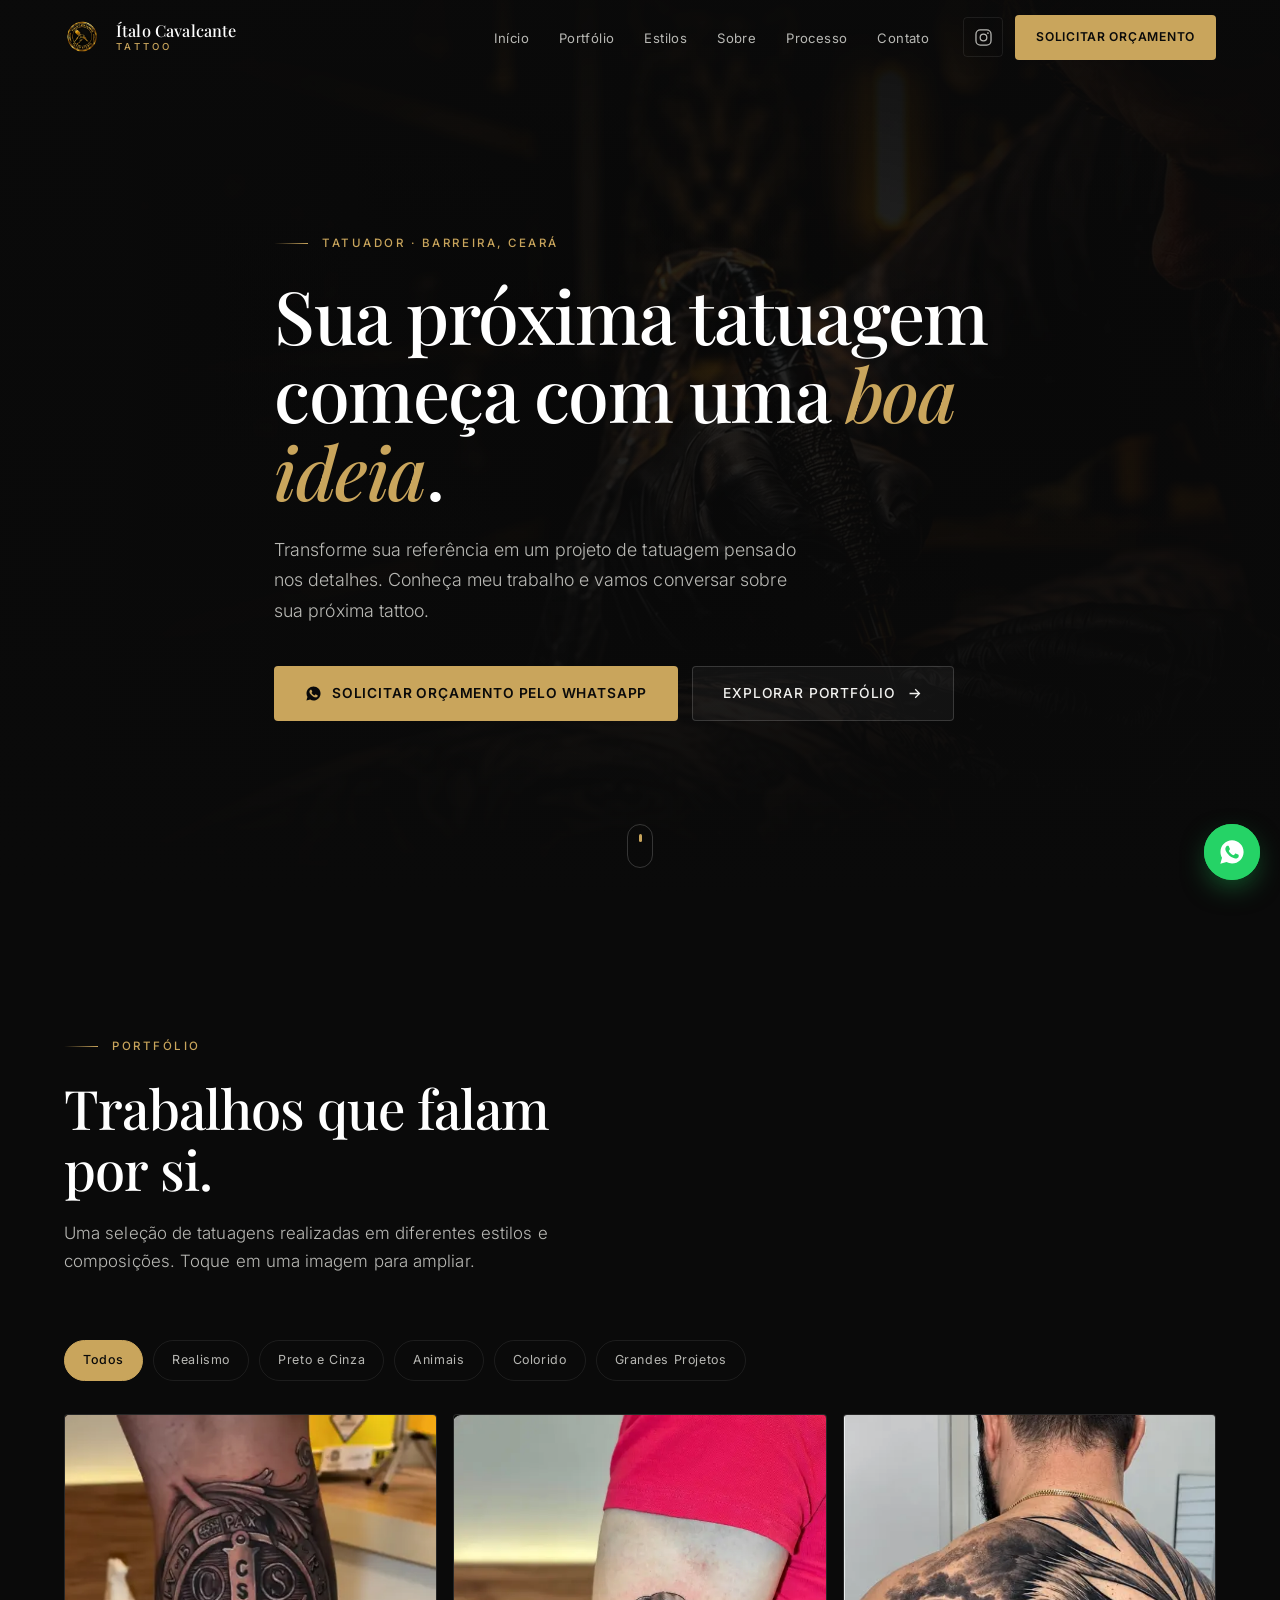
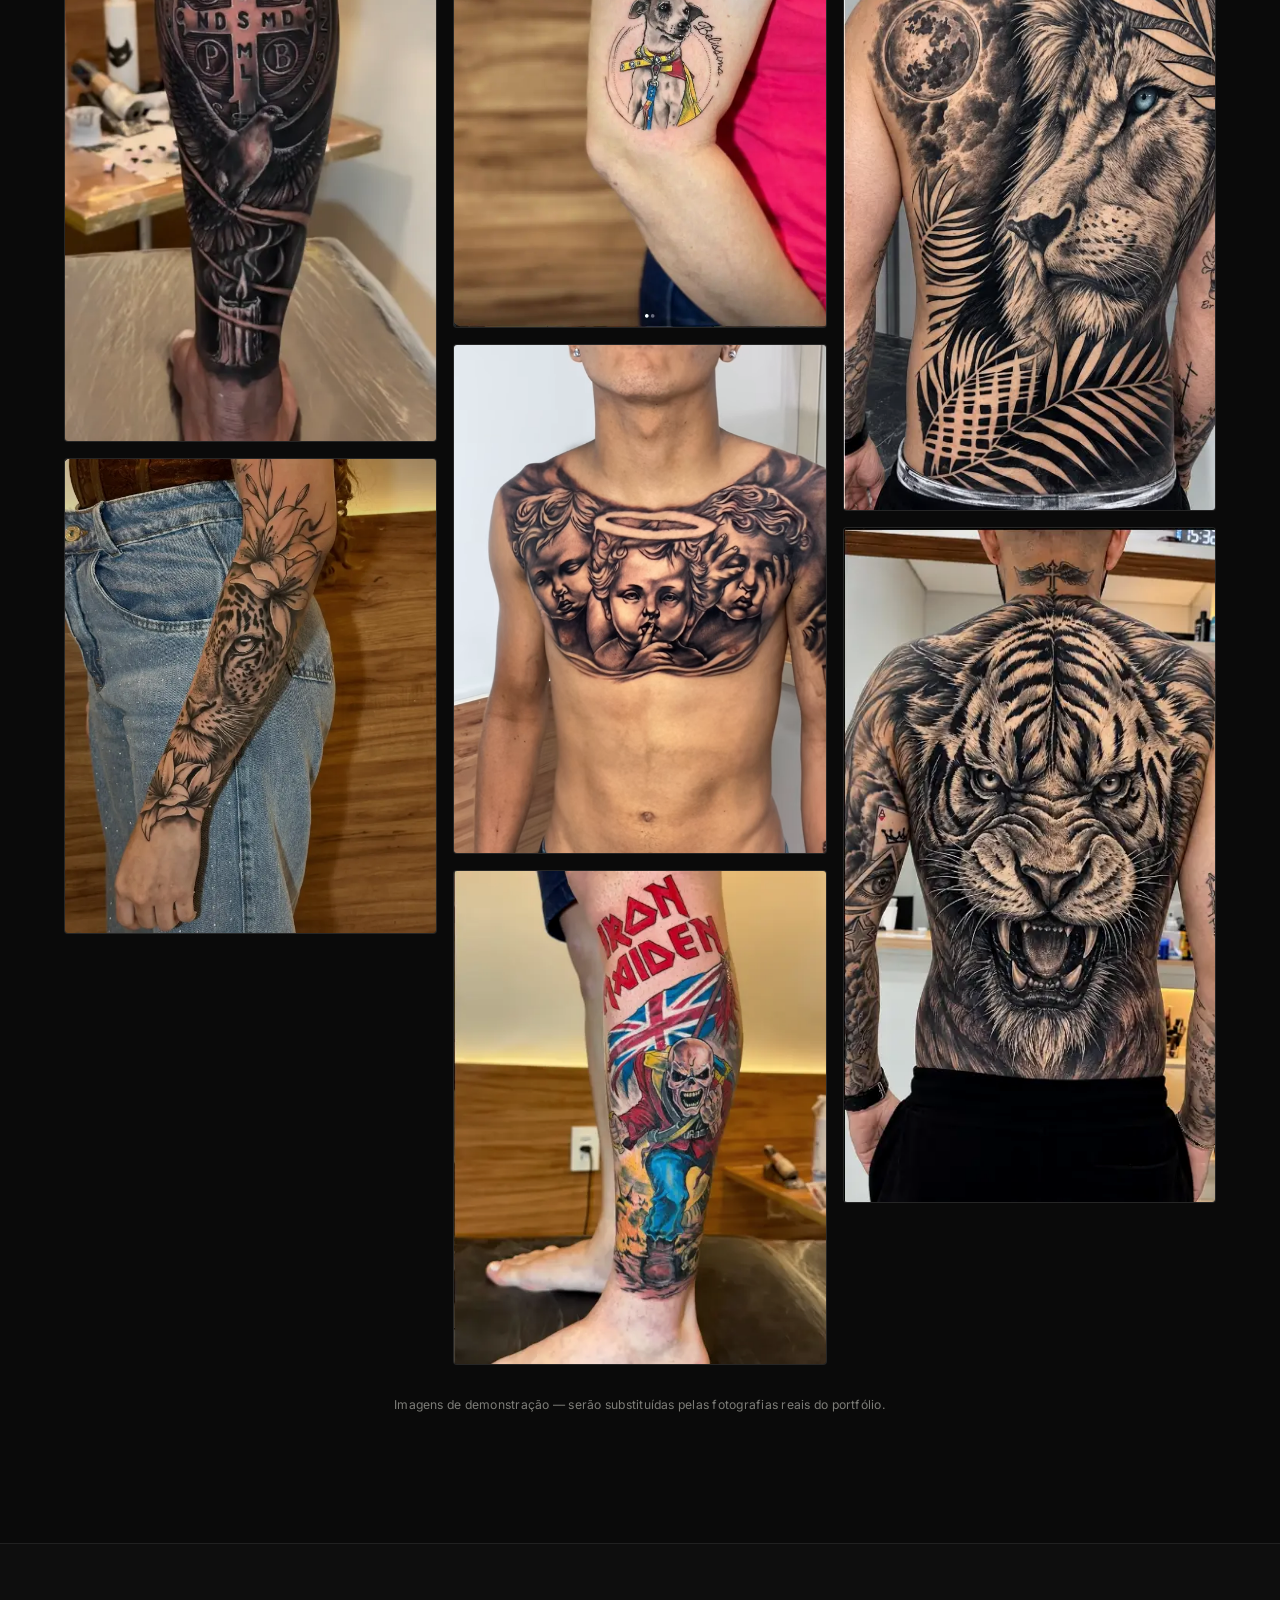
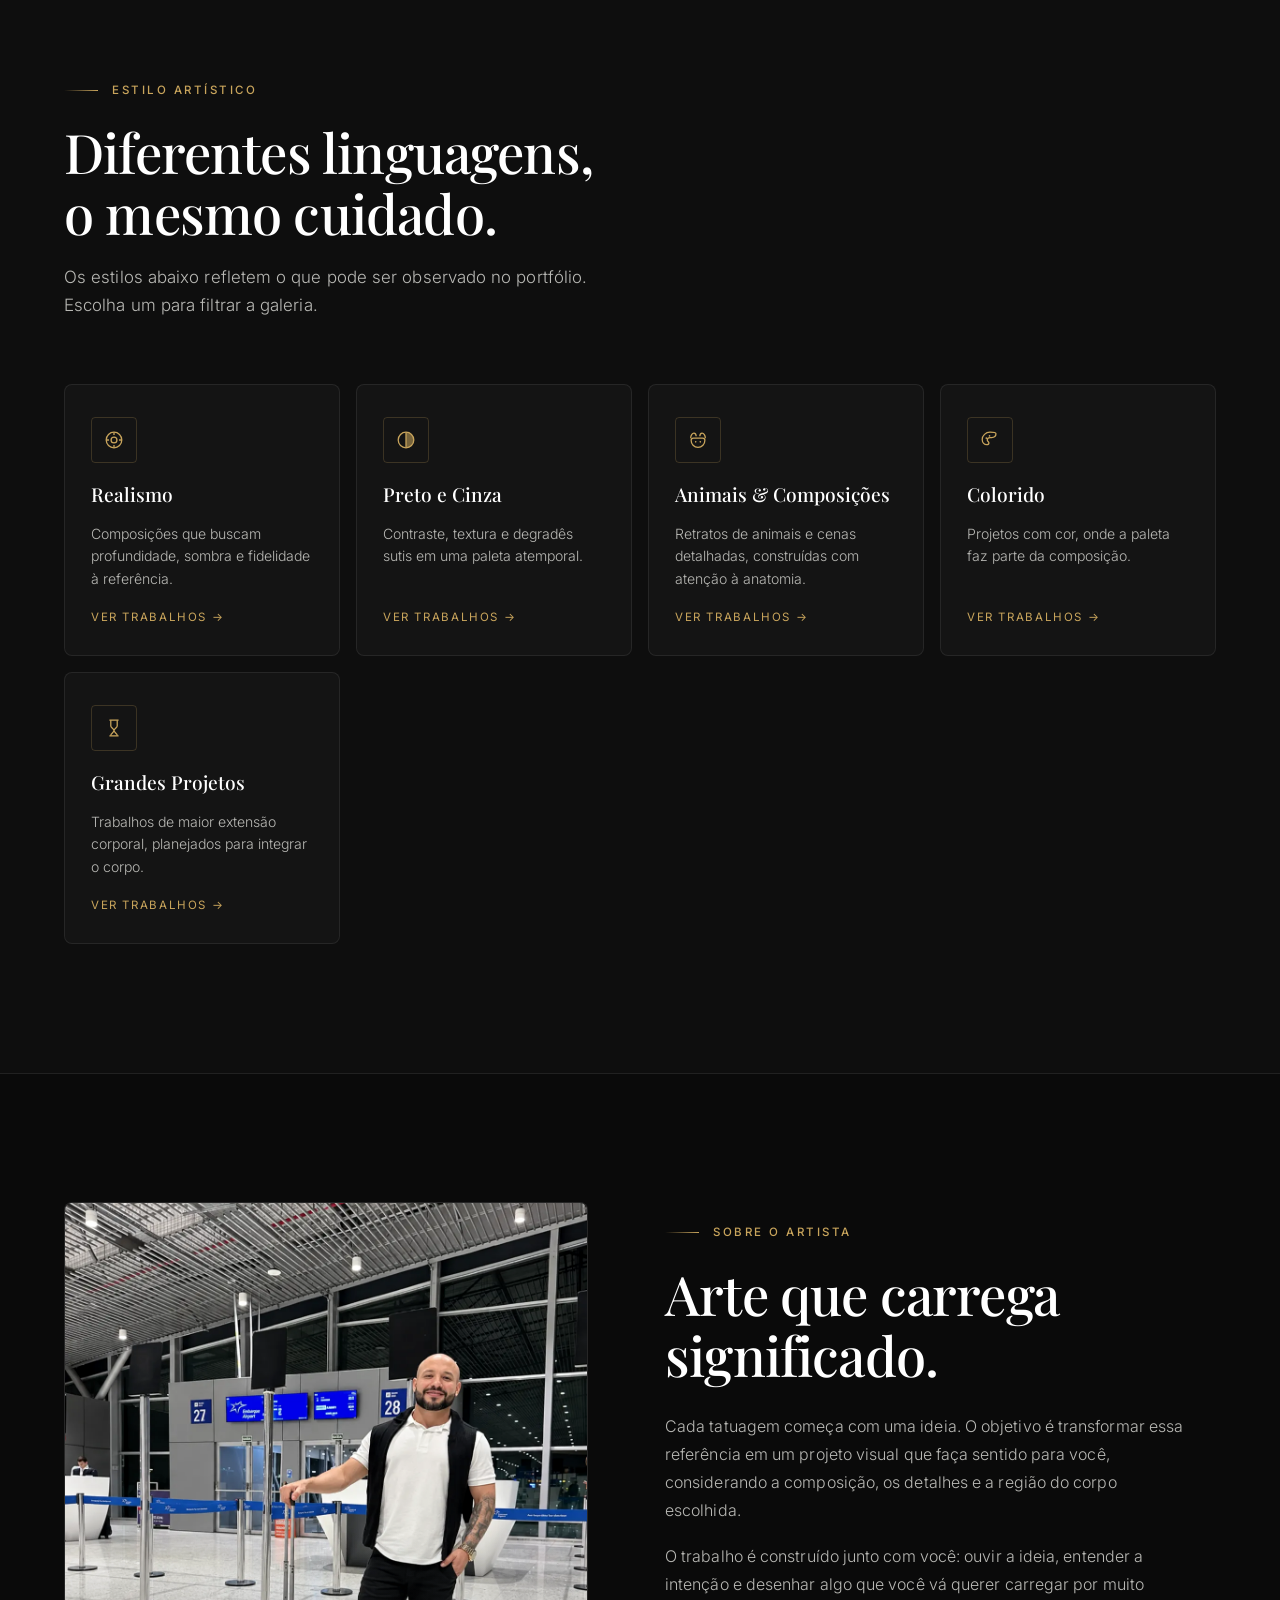
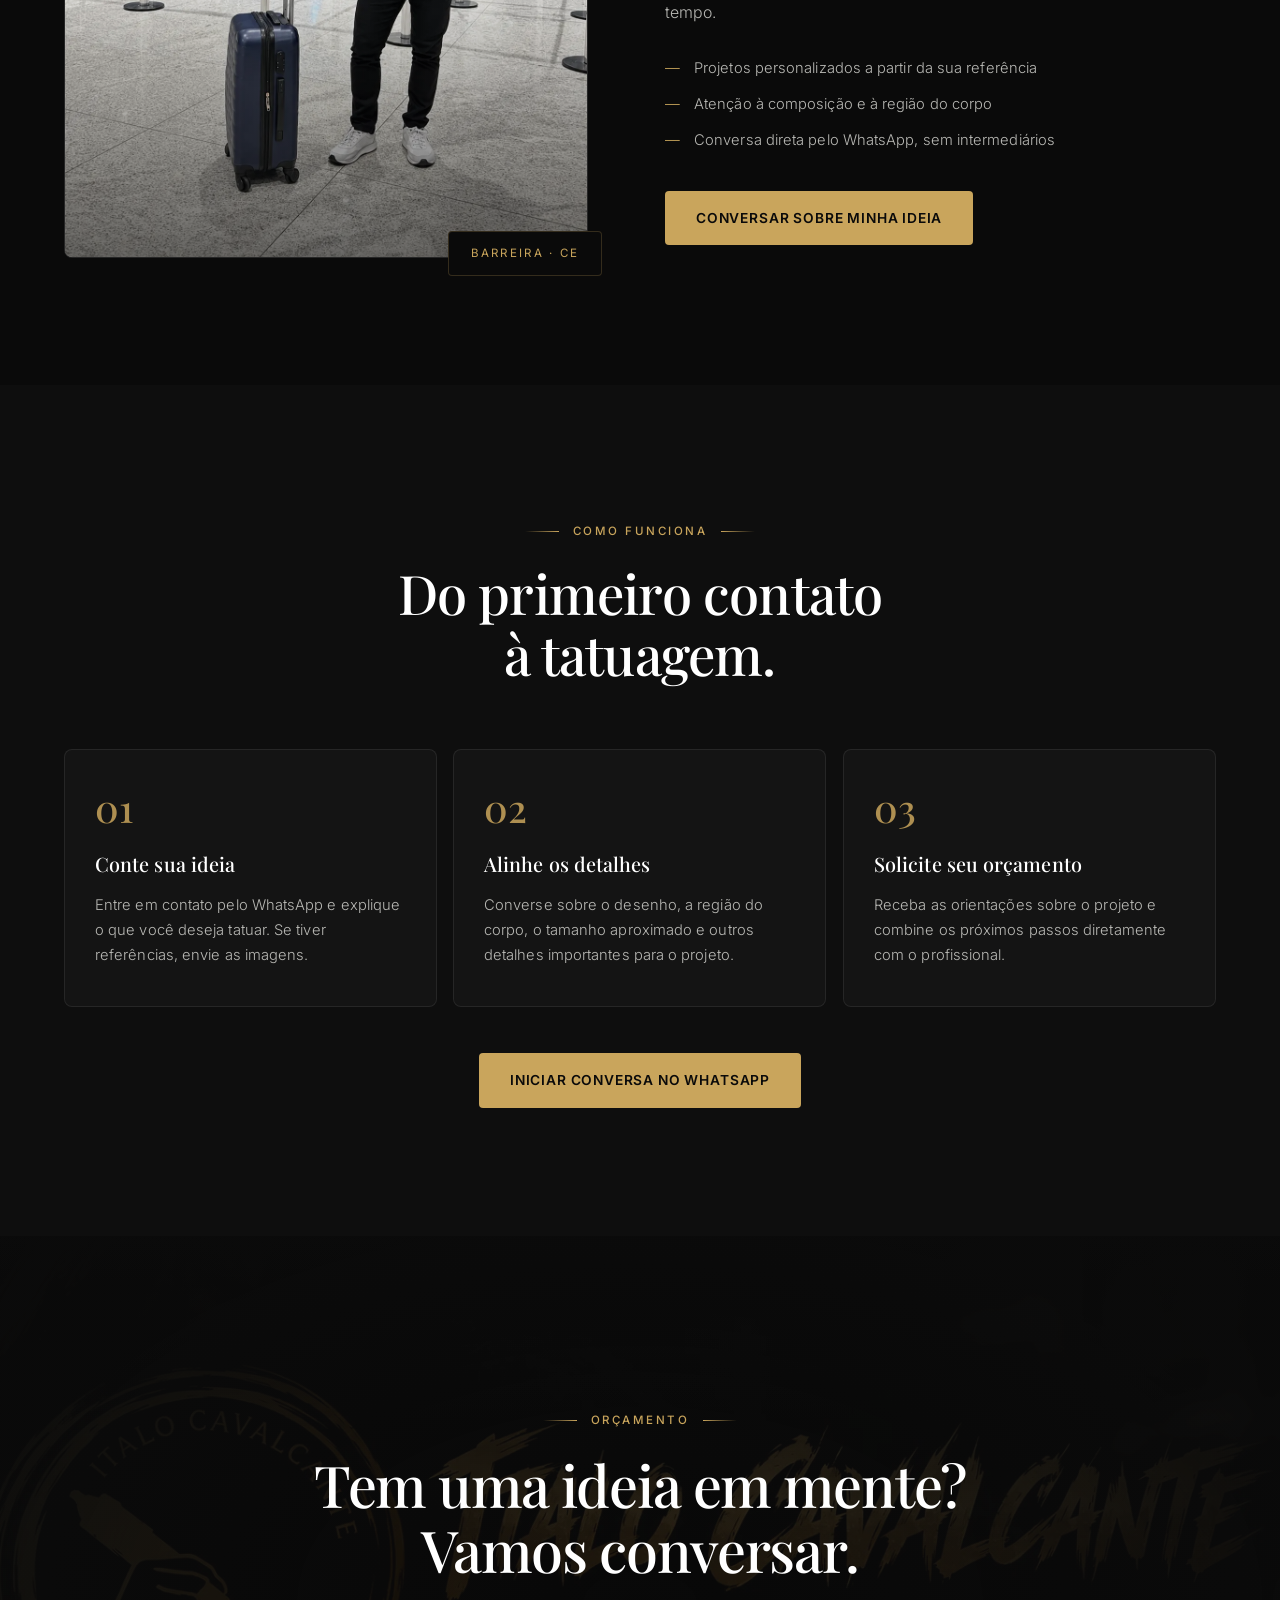
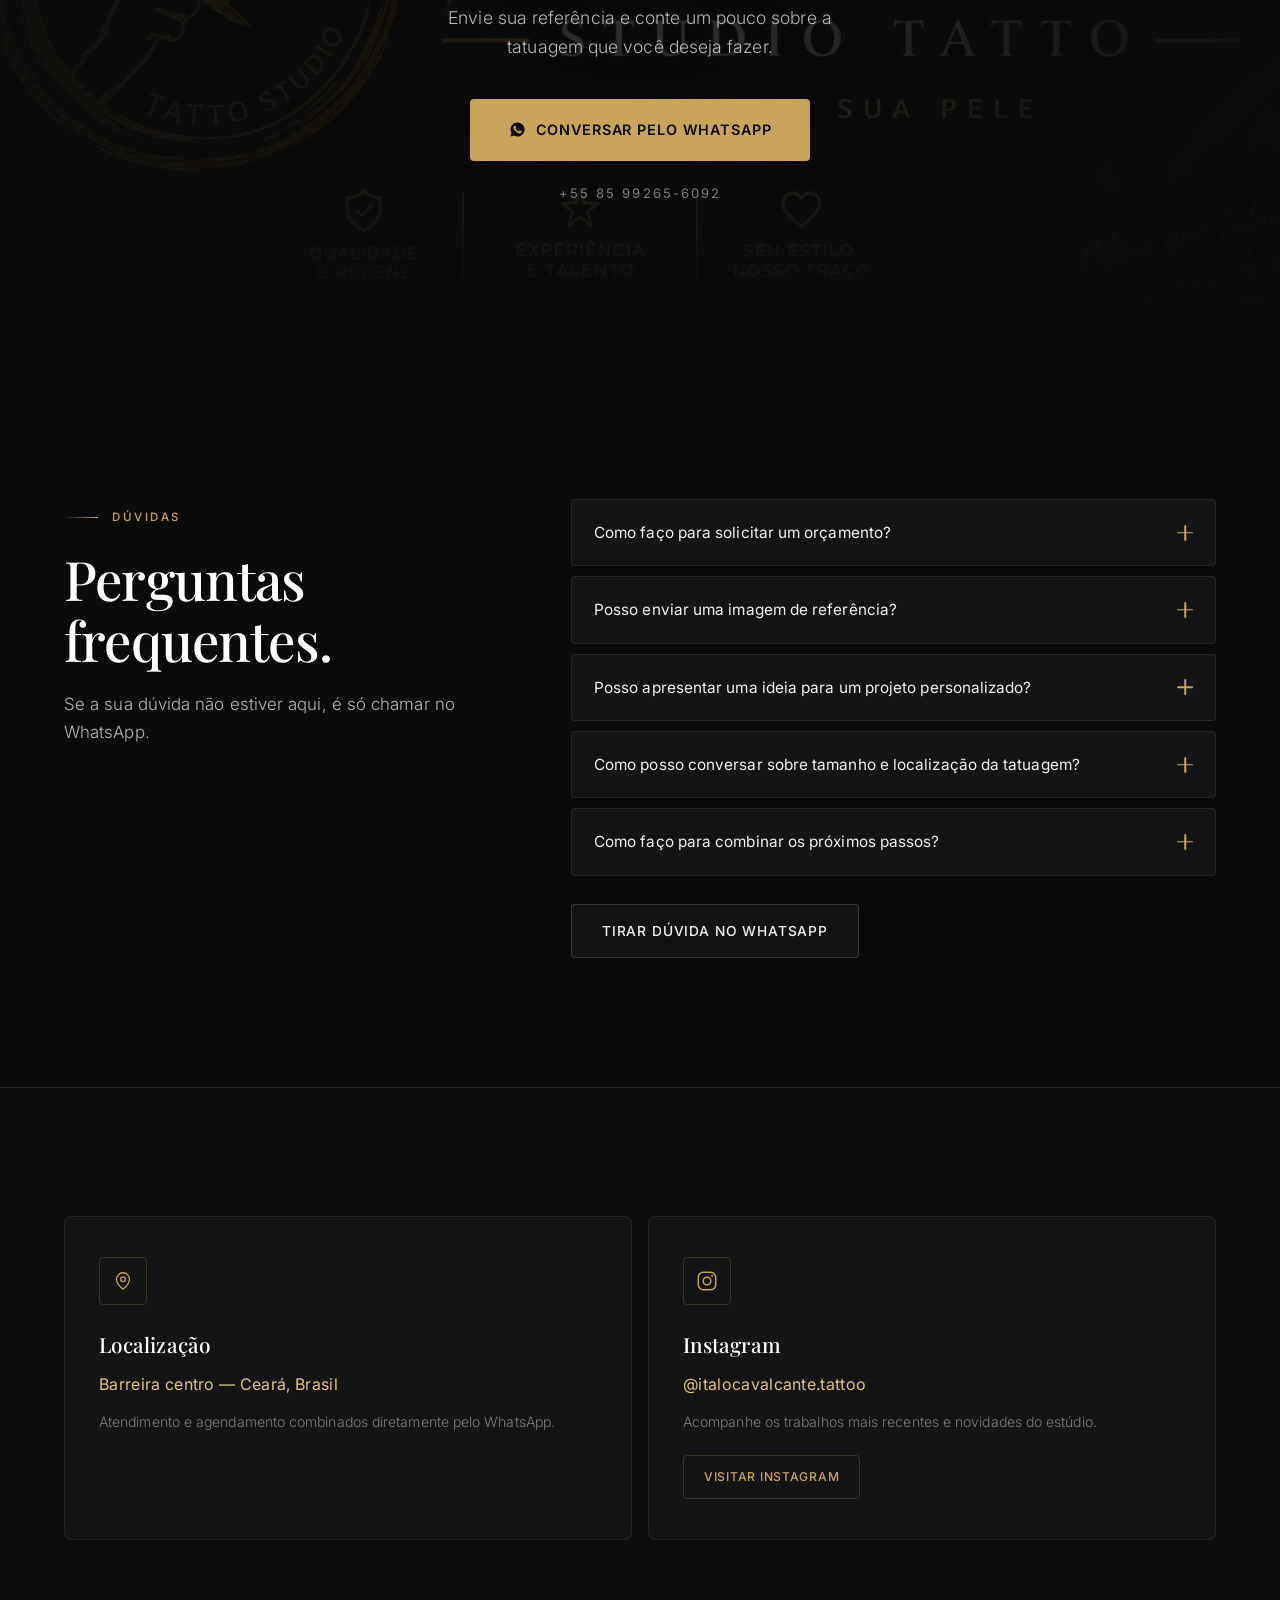
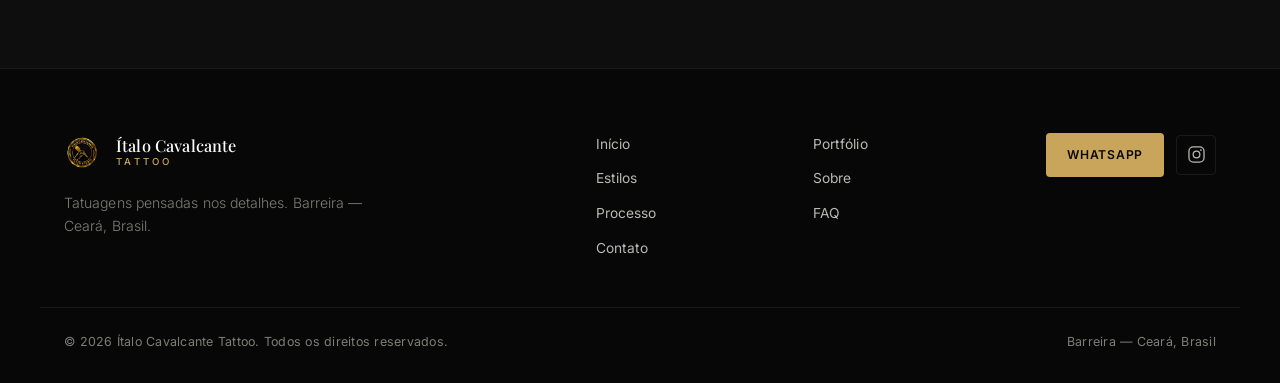
==== commit e8afb169: "otimização de todas as fotos" ====
--- a/index.html
+++ b/index.html
@@ -32,7 +32,7 @@
     content="Portfólio de tatuagens e contato direto pelo WhatsApp."
   />
 
-  <link rel="icon" href="fotos/icon.jpg" type="image/jpeg" />
+  <link rel="icon" href="fotos/icon.webp" type="image/webp" />
 
   <!-- Fontes -->
   <link rel="preconnect" href="https://fonts.googleapis.com" />
@@ -73,7 +73,7 @@
   <header class="header" id="header">
     <div class="container header__inner">
       <a href="#inicio" class="brand" aria-label="Ítalo Cavalcante Tattoo — início">
-        <img src="fotos/icon.ico" alt="Ítalo Cavalcante Tattoo" class="brand__logo" />
+        <img src="fotos/icon.webp" alt="Ítalo Cavalcante Tattoo" class="brand__logo" />
         <span class="brand__text">
           <span class="brand__name">Ítalo Cavalcante</span>
           <span class="brand__sub">Tattoo</span>
@@ -131,7 +131,7 @@
         <!-- IMAGEM PROVISÓRIA — substituir por foto real do portfólio -->
         <img
           class="hero__img"
-          src="fotos/hero.jpg"
+          src="fotos/hero.webp"
           alt=""
           data-fallback
         />
@@ -316,7 +316,7 @@
           <div class="about__frame">
             <!-- IMAGEM PROVISÓRIA — substituir por foto real do artista ou composição de portfólio -->
             <img
-              src="fotos/italo.jpg"
+              src="fotos/italo.webp"
               alt="Tatuador Profissional Ítalo Cavalcante"
               loading="lazy"
               data-fallback
@@ -417,7 +417,7 @@
       <div class="cta__media" aria-hidden="true">
         <!-- IMAGEM PROVISÓRIA -->
         <img
-          src="fotos/Banner de Tatuagem Preto e Dourado.jpg"
+          src="fotos/Banner de Tatuagem Preto e Dourado.webp"
           alt=""
           loading="lazy"
           data-fallback
@@ -593,7 +593,7 @@
     <div class="container footer__inner">
       <div class="footer__brand">
         <a href="#inicio" class="brand brand--footer" aria-label="Ítalo Cavalcante Tattoo — início">
-          <img src="fotos/icon.ico" alt="Ítalo Cavalcante Tattoo" class="brand__logo" />
+          <img src="fotos/icon.webp" alt="Ítalo Cavalcante Tattoo" class="brand__logo" />
           <span class="brand__text">
             <span class="brand__name">Ítalo Cavalcante</span>
             <span class="brand__sub">Tattoo</span>
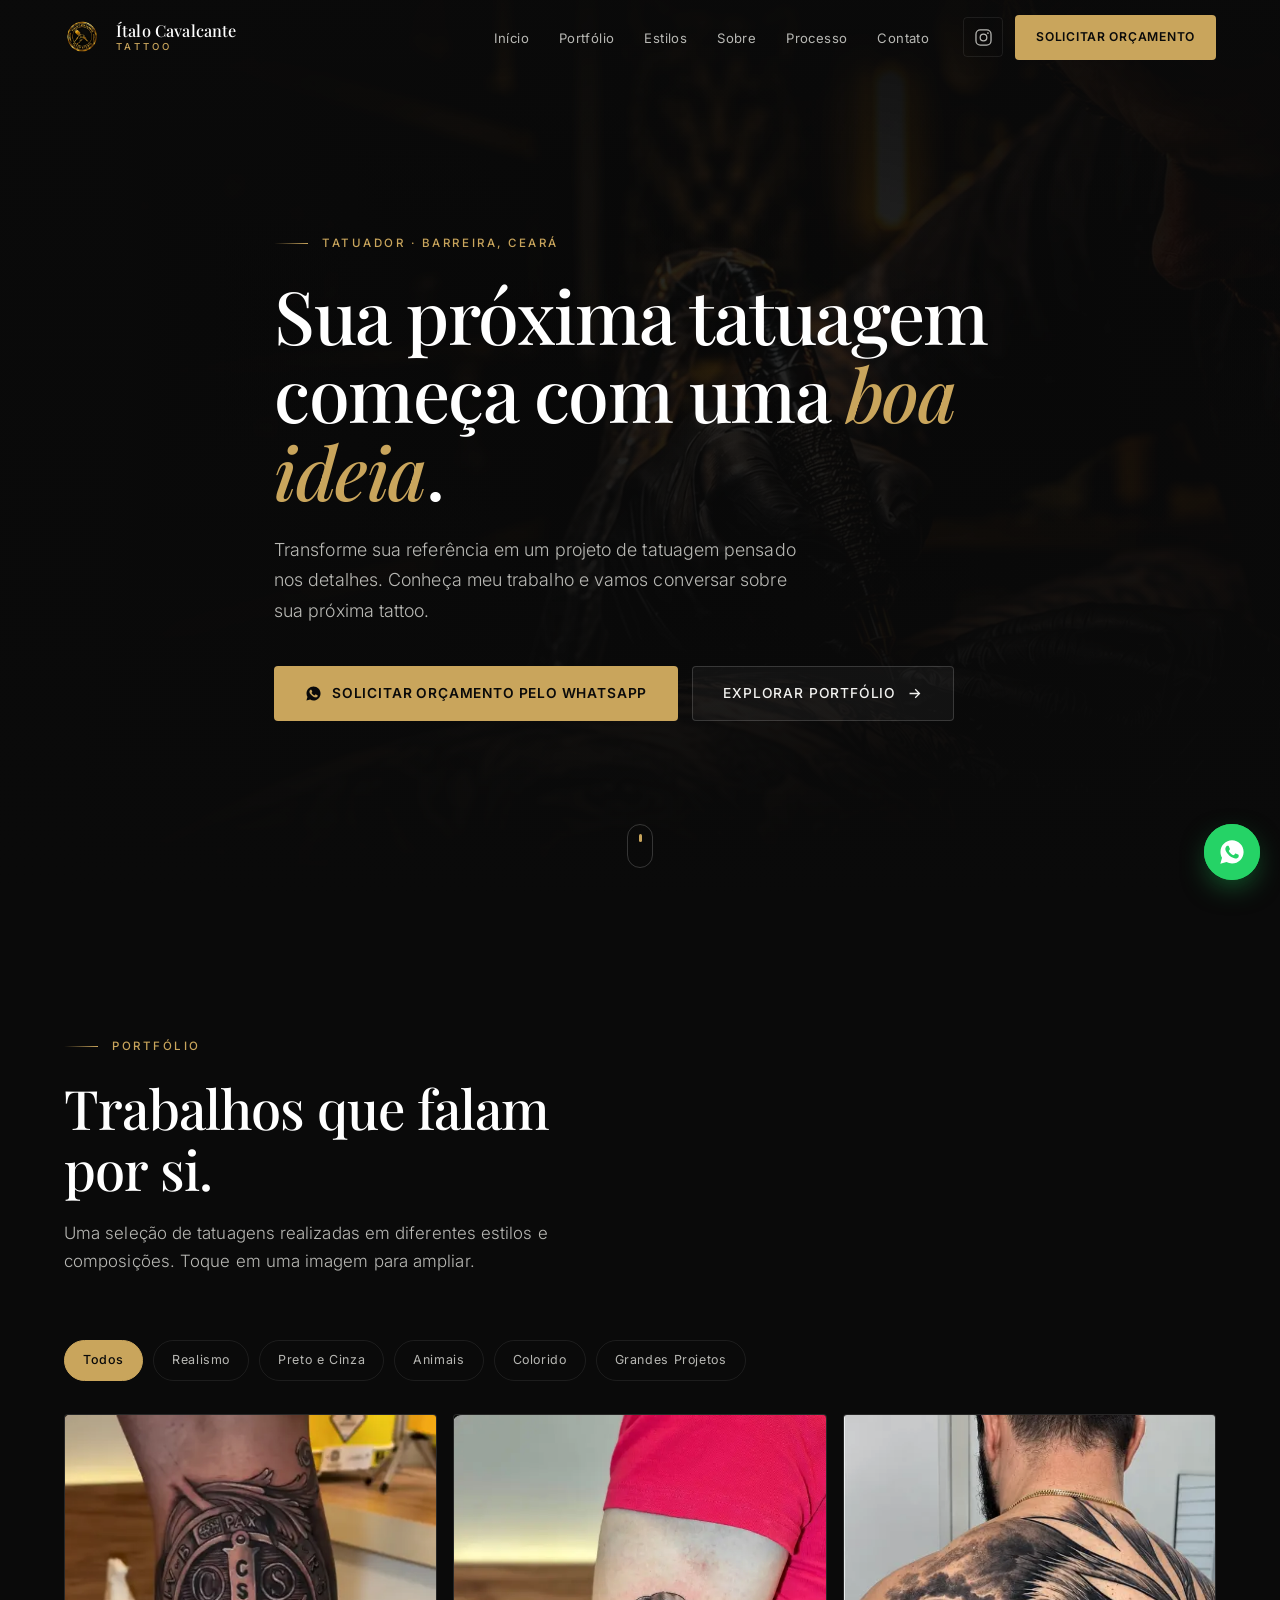
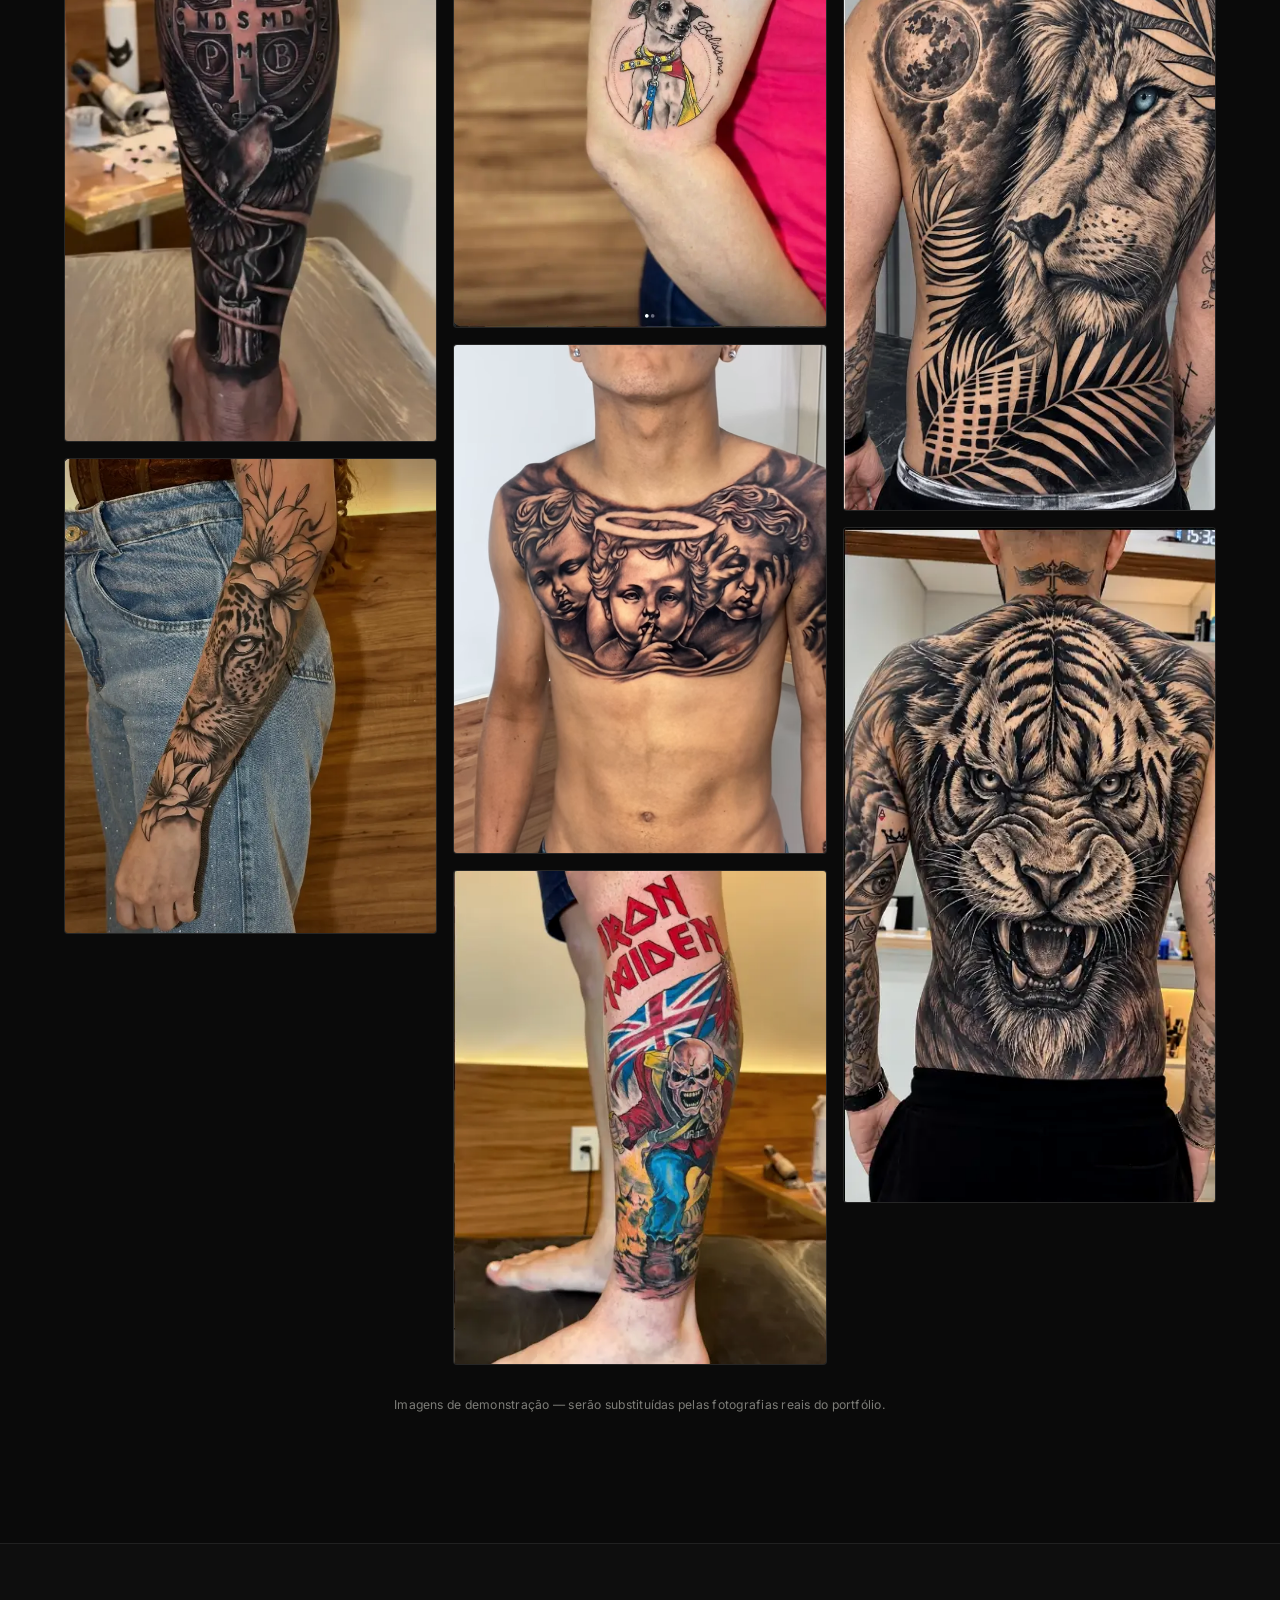
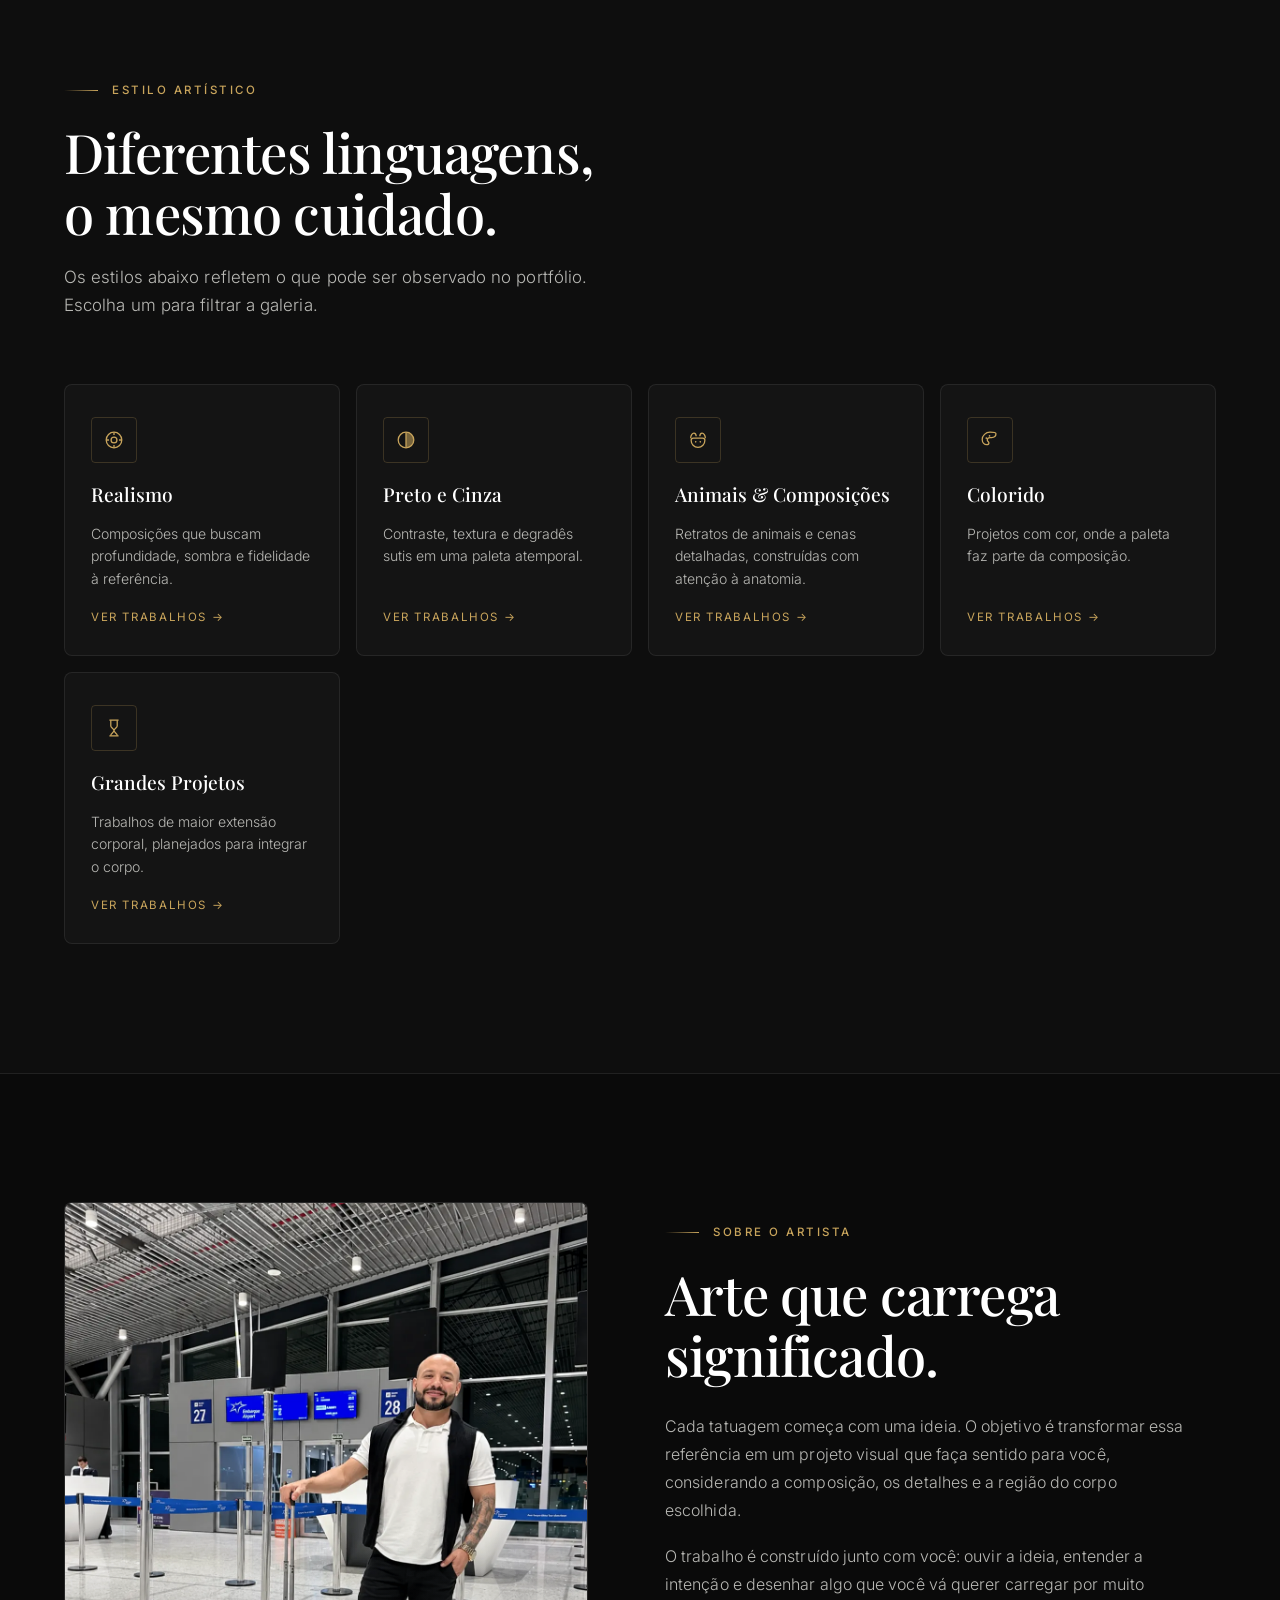
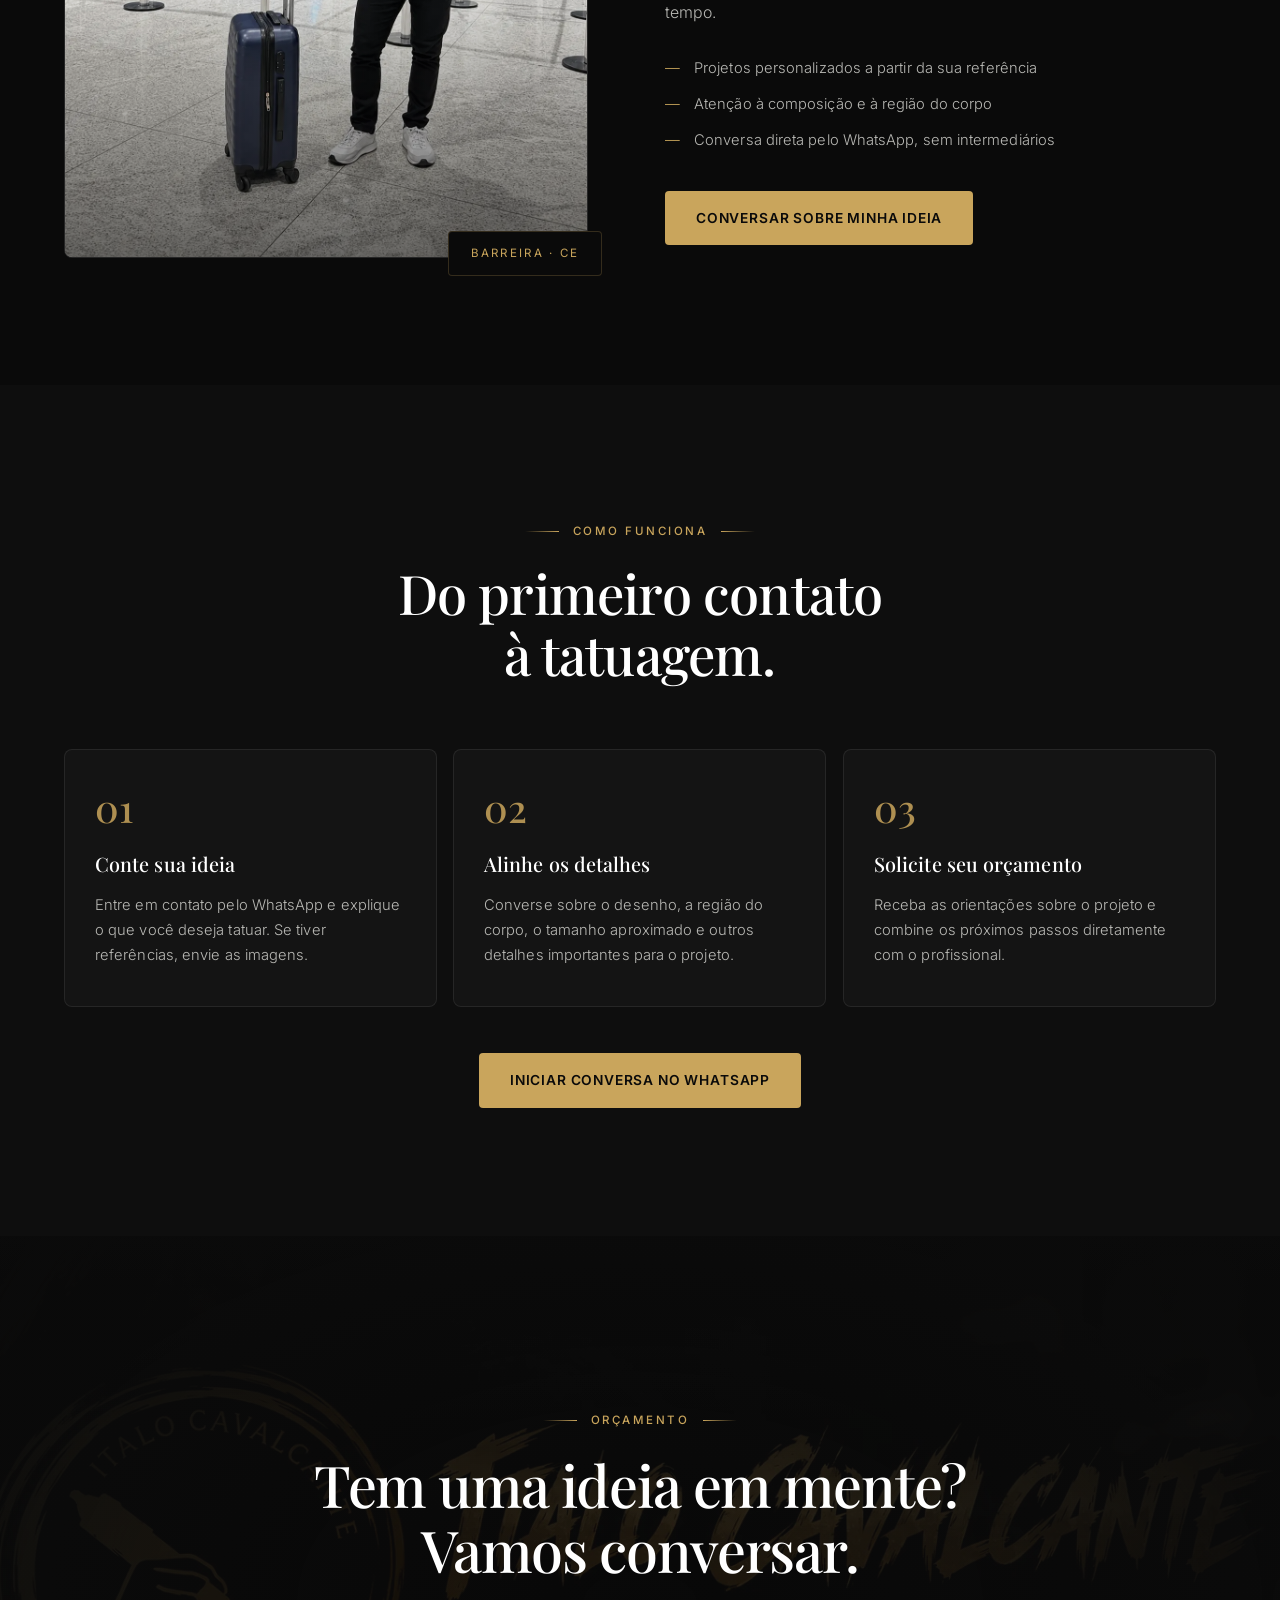
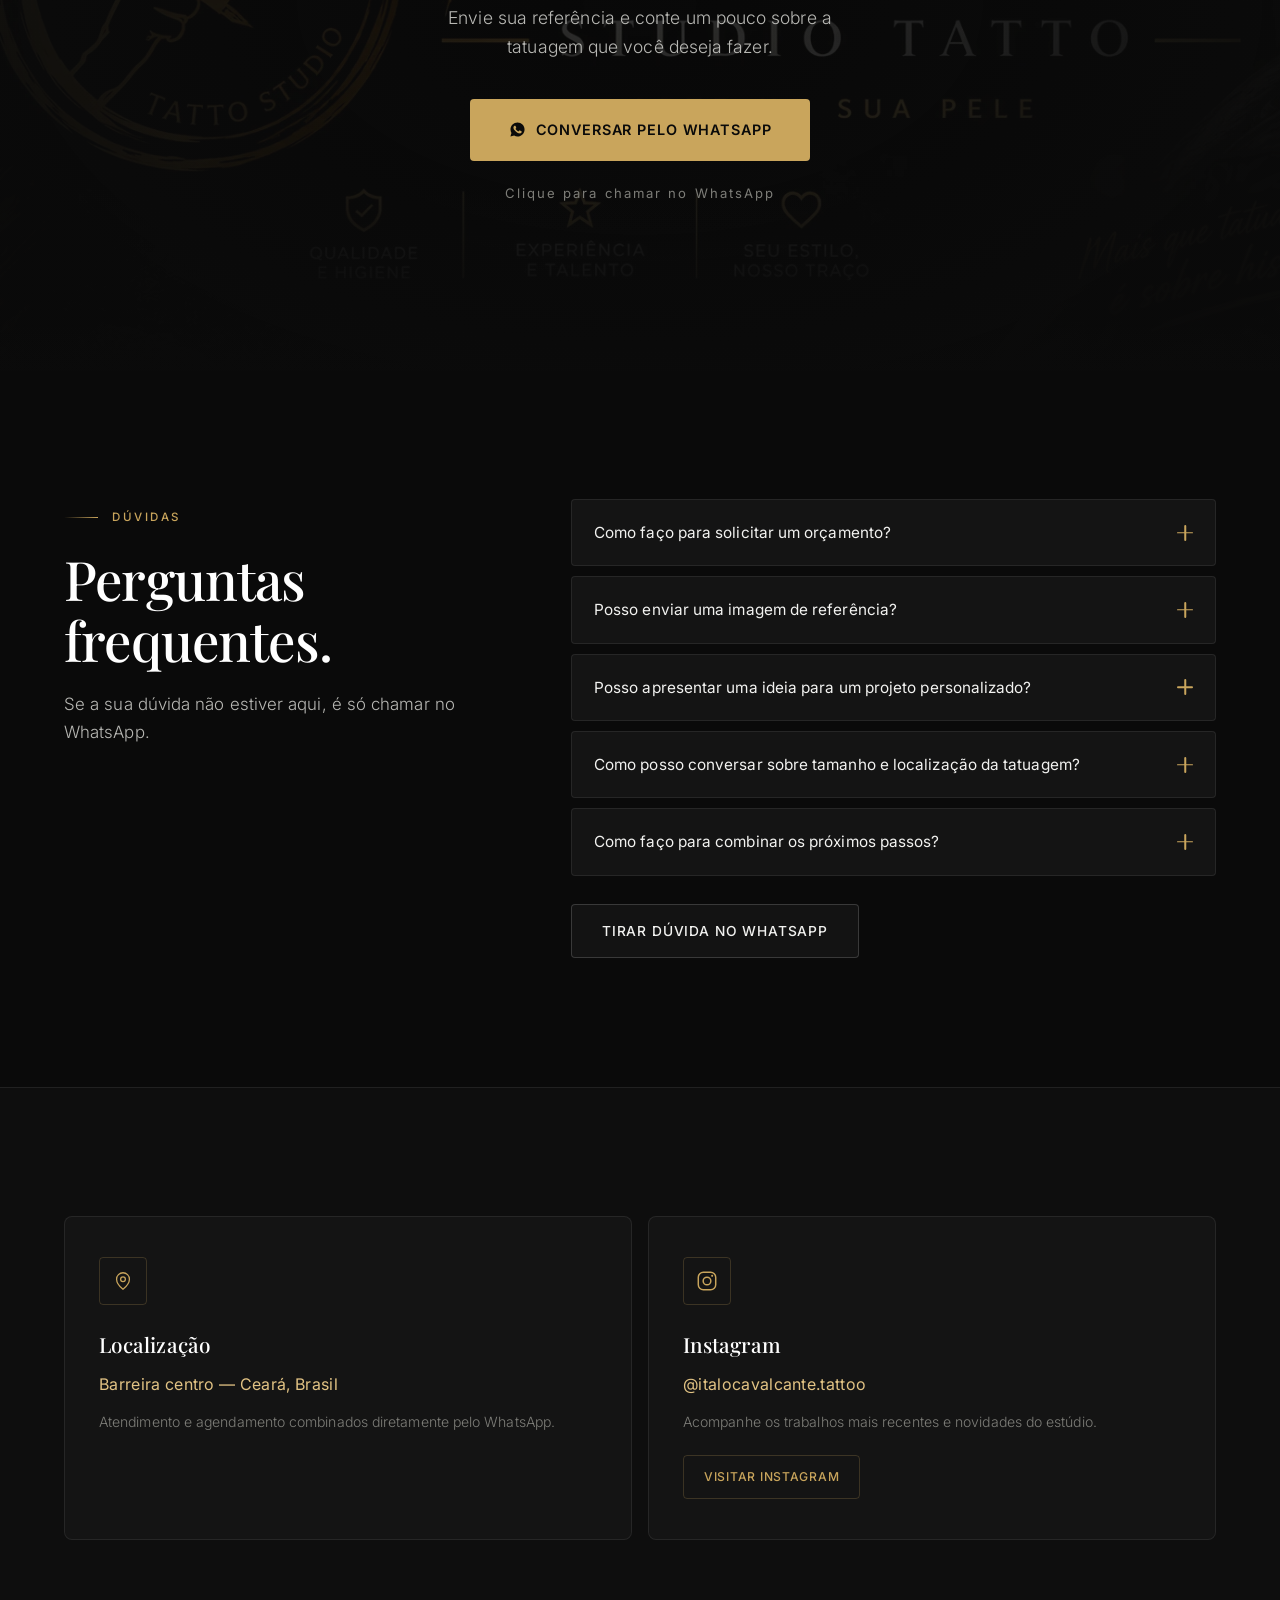
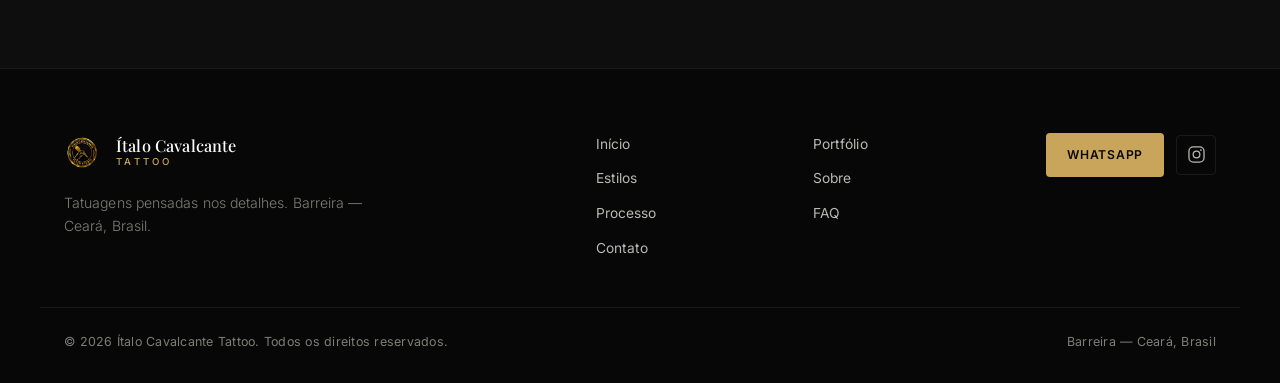
==== commit 525dc630: "Update index.html" ====
--- a/index.html
+++ b/index.html
@@ -444,7 +444,7 @@
           Conversar pelo WhatsApp
         </a>
 
-        <p class="cta__phone">+55 85 99265-6092</p>
+        <p class="cta__phone">Clique para chamar no WhatsApp</p>
       </div>
     </section>
 
